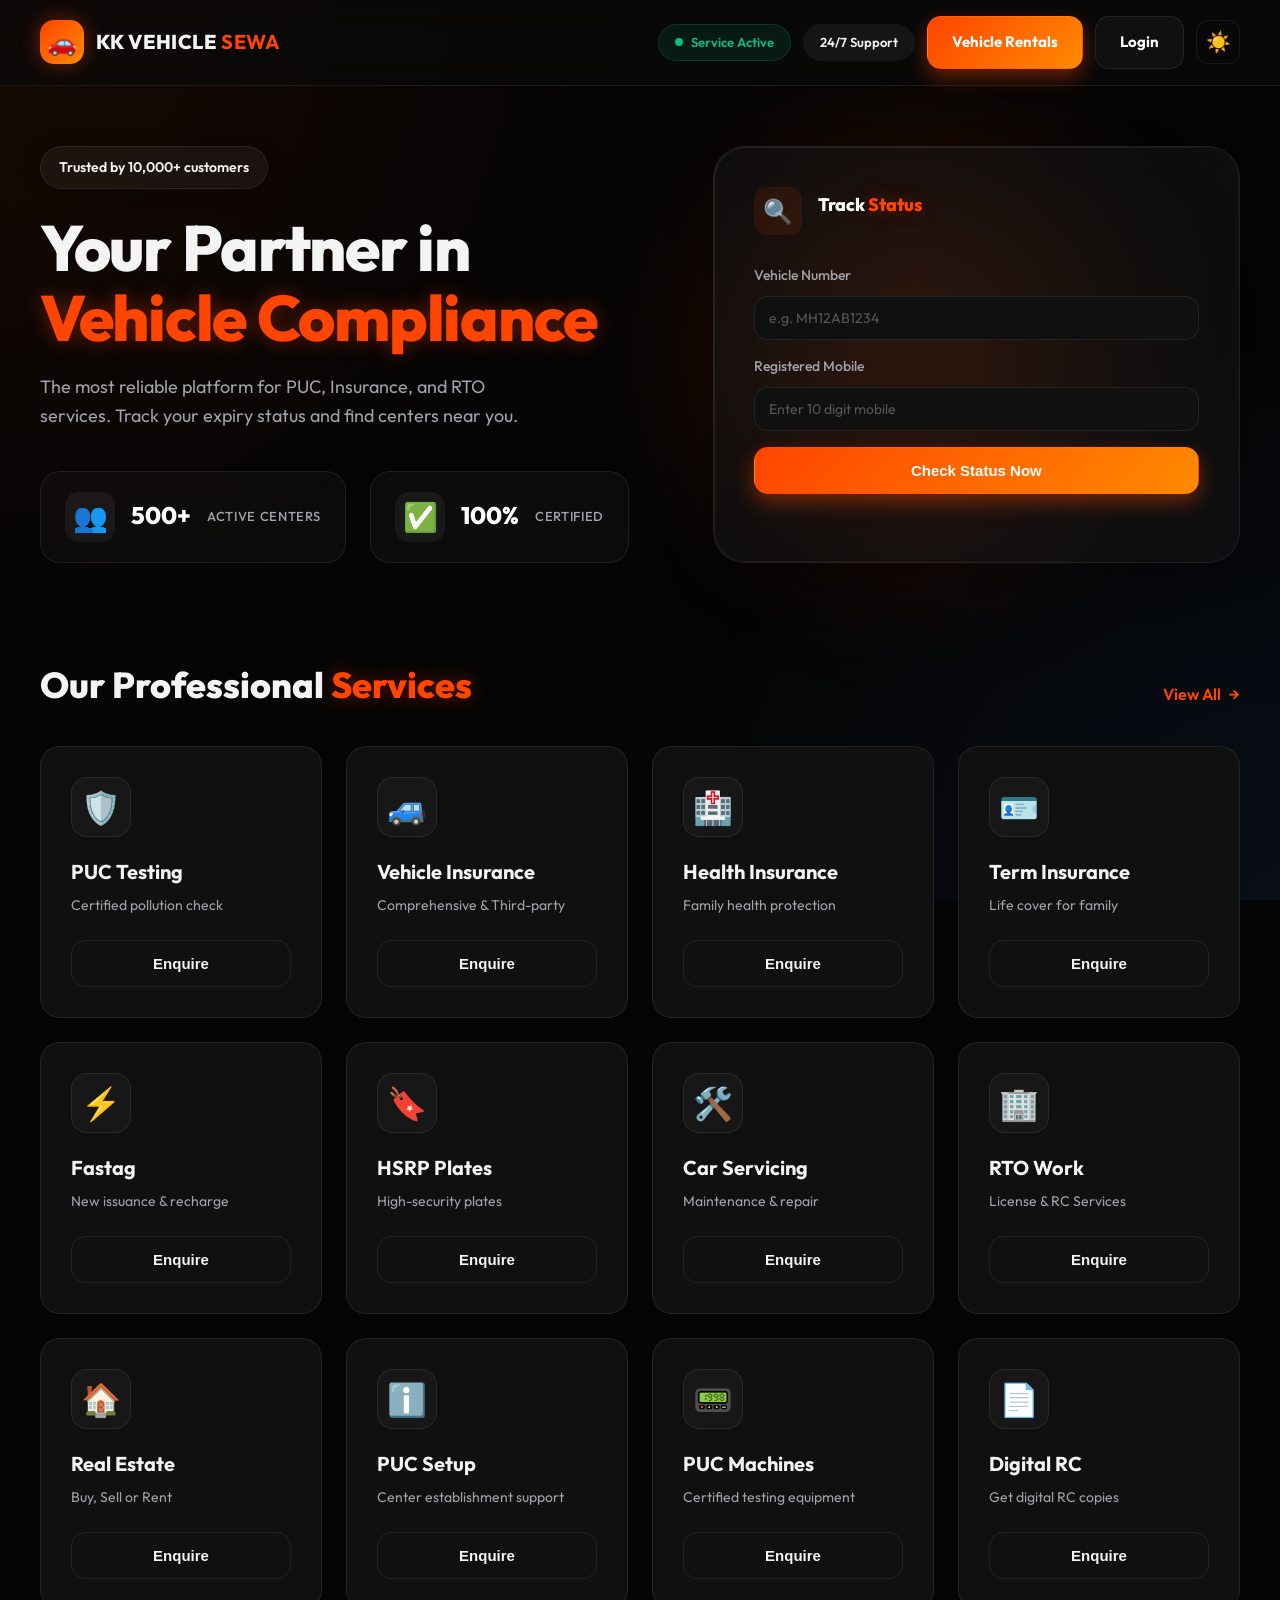
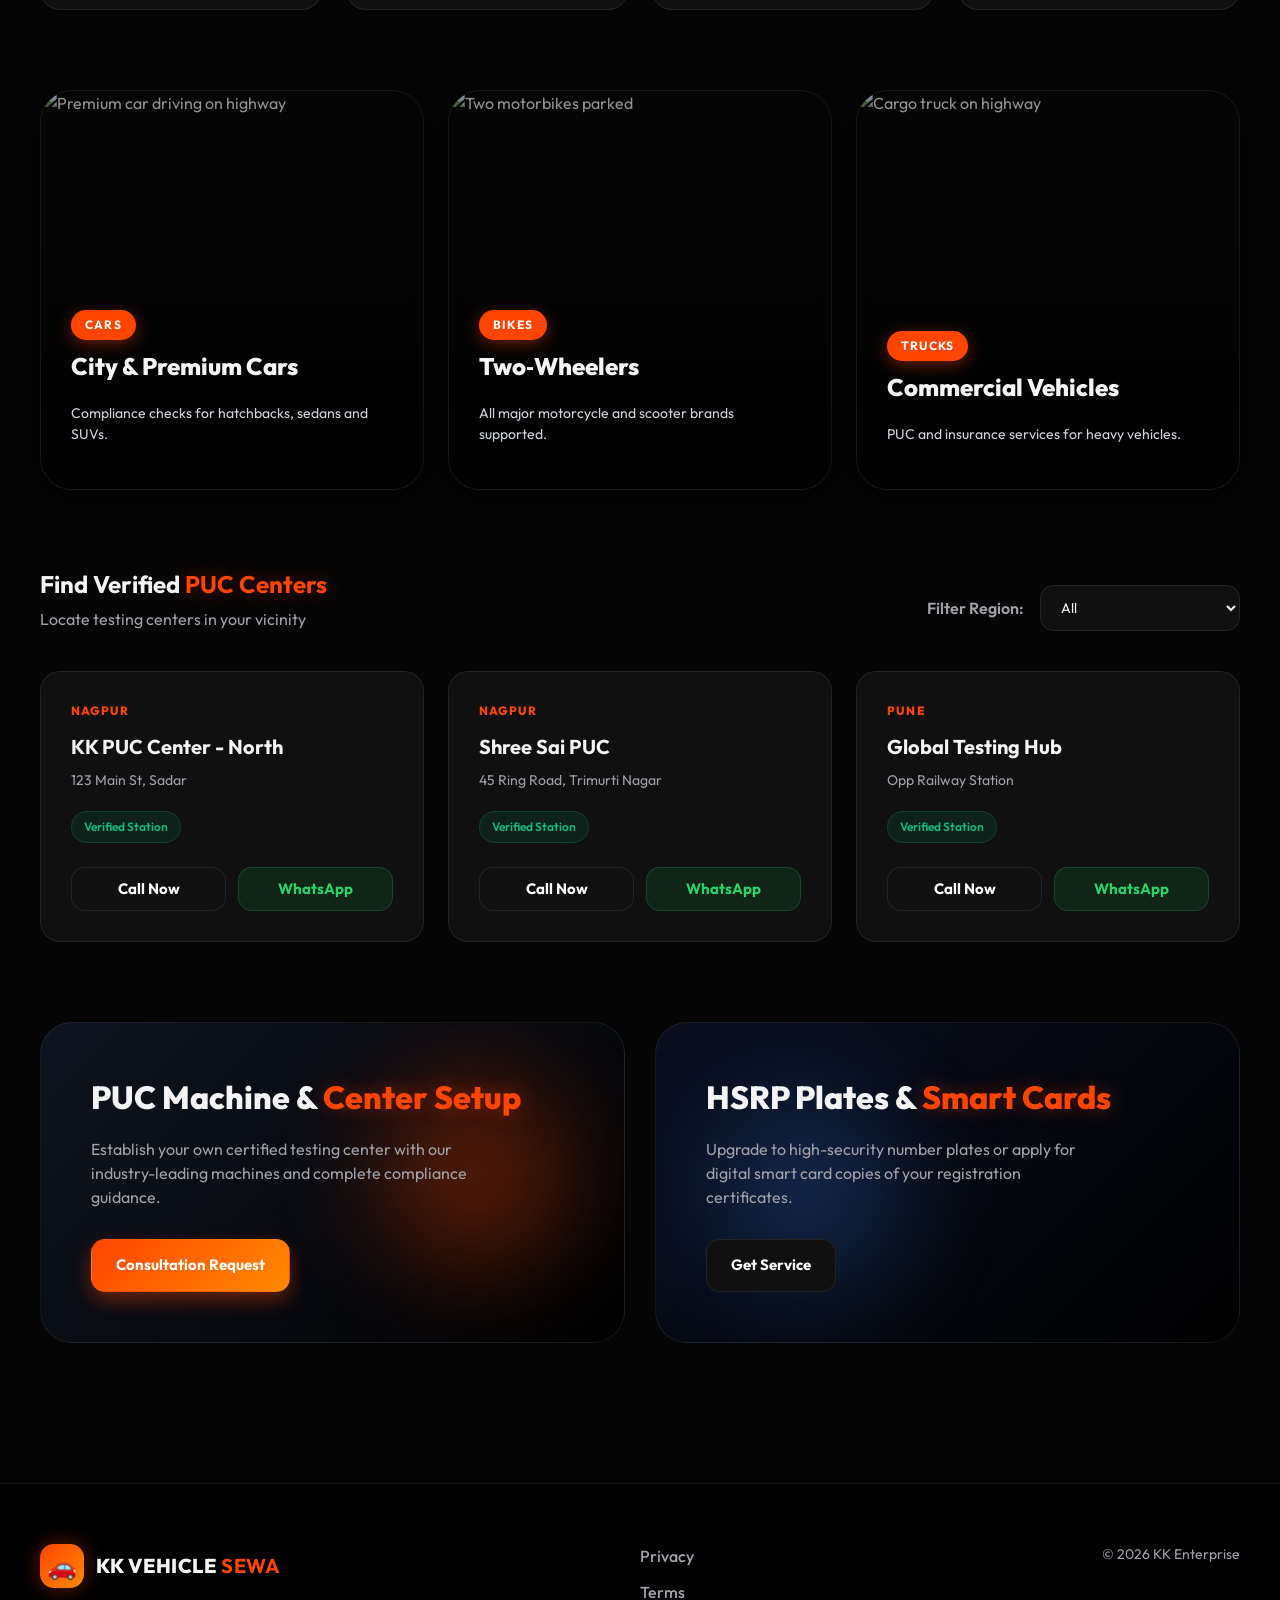
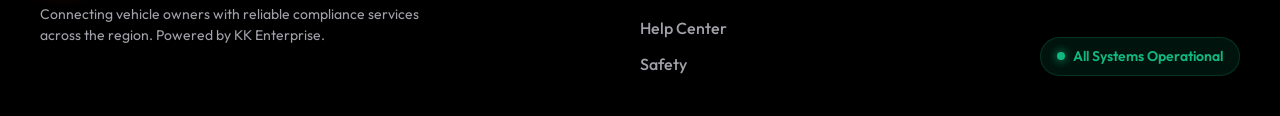
==== admin.html @ 28687160 "Add files via upload" ====
<!DOCTYPE html>
<html lang="en">

<head>
    <meta charset="UTF-8">
    <meta name="viewport" content="width=device-width, initial-scale=1">
    <title>Admin Dashboard - KK Vehicle Sewa</title>
    <script>
        (function () {
            var defaultTheme = 'dark';
            try {
                var saved = localStorage.getItem('kk_theme');
                if (saved) defaultTheme = saved;
            } catch (e) { }
            document.documentElement.setAttribute('data-theme', defaultTheme);
        })();
    </script>
    <link rel="preconnect" href="https://fonts.googleapis.com">
    <link rel="preconnect" href="https://fonts.gstatic.com" crossorigin>
    <link href="https://fonts.googleapis.com/css2?family=Outfit:wght@300;400;500;600;700;800&display=swap"
        rel="stylesheet">
    <link rel="stylesheet" href="styles.css">
</head>

<body>
    <div class="admin-layout">
        <!-- Sidebar -->
        <aside class="sidebar">
            <div class="sidebar-logo logo">
                <span class="logo-icon">🚗</span>
                <span class="logo-text">KK <b>ADMIN</b></span>
            </div>
            <nav class="sidebar-nav">
                <a href="#" class="sidebar-link active">
                    <span class="sidebar-icon">📊</span>
                    <span>Dashboard</span>
                </a>
                <a href="#" class="sidebar-link">
                    <span class="sidebar-icon">🚙</span>
                    <span>Vehicles</span>
                </a>
                <a href="#" class="sidebar-link">
                    <span class="sidebar-icon">📝</span>
                    <span>Bookings</span>
                </a>
                <a href="#" class="sidebar-link">
                    <span class="sidebar-icon">👥</span>
                    <span>Users</span>
                </a>
                <a href="#" class="sidebar-link">
                    <span class="sidebar-icon">🛡️</span>
                    <span>PUC & Insurance</span>
                </a>
                <a href="#" class="sidebar-link">
                    <span class="sidebar-icon">⚙️</span>
                    <span>Settings</span>
                </a>
                <a href="index.html" class="sidebar-link" style="margin-top: auto;">
                    <span class="sidebar-icon">⬅️</span>
                    <span>Back to Site</span>
                </a>
            </nav>
        </aside>

        <!-- Main Content -->
        <main class="main-content">
            <!-- Admin Header -->
            <header class="admin-header">
                <h1 class="admin-title">Dashboard Overview</h1>
                <div class="admin-user">
                    <button class="theme-toggle" onclick="toggleTheme()" aria-label="Toggle Theme">🌙</button>
                    <div class="admin-avatar">A</div>
                </div>
            </header>

            <!-- Admin Body -->
            <div class="admin-body">
                <!-- Stats Grid -->
                <div class="admin-stats-grid">
                    <div class="stat-card-glass">
                        <div class="stat-card-title">Total Users</div>
                        <div class="stat-card-value">12,480</div>
                        <div class="stat-card-trend trend-up">
                            <span>↑ 12%</span>
                            <span style="color:var(--muted)">vs last month</span>
                        </div>
                    </div>
                    <div class="stat-card-glass">
                        <div class="stat-card-title">Active Rentals</div>
                        <div class="stat-card-value">84</div>
                        <div class="stat-card-trend trend-up">
                            <span>↑ 5%</span>
                            <span style="color:var(--muted)">vs yesterday</span>
                        </div>
                    </div>
                    <div class="stat-card-glass">
                        <div class="stat-card-title">Pending PUCs</div>
                        <div class="stat-card-value">312</div>
                        <div class="stat-card-trend trend-down">
                            <span>↓ 2%</span>
                            <span style="color:var(--muted)">needs attention</span>
                        </div>
                    </div>
                    <div class="stat-card-glass">
                        <div class="stat-card-title">Revenue</div>
                        <div class="stat-card-value">₹4.2L</div>
                        <div class="stat-card-trend trend-up">
                            <span>↑ 18%</span>
                            <span style="color:var(--muted)">vs last month</span>
                        </div>
                    </div>
                </div>

                <!-- Recent Bookings Table -->
                <section class="admin-section">
                    <div class="admin-section-header">
                        <h2 class="admin-section-title">Recent Bookings / Requests</h2>
                        <button class="btn btn-outline">View All</button>
                    </div>
                    <div class="data-table-wrapper">
                        <table class="data-table">
                            <thead>
                                <tr>
                                    <th>ID</th>
                                    <th>Customer Name</th>
                                    <th>Service / Vehicle</th>
                                    <th>Date</th>
                                    <th>Status</th>
                                    <th>Action</th>
                                </tr>
                            </thead>
                            <tbody>
                                <tr>
                                    <td>#B1001</td>
                                    <td>Rahul Sharma</td>
                                    <td>Honda City Rental</td>
                                    <td>Oct 24, 2026</td>
                                    <td><span class="status-badge status-active">Confirmed</span></td>
                                    <td><button class="btn btn-outline"
                                            style="padding:6px 12px;font-size:12px;">Manage</button></td>
                                </tr>
                                <tr>
                                    <td>#B1002</td>
                                    <td>Priya Singh</td>
                                    <td>PUC Renewal</td>
                                    <td>Oct 24, 2026</td>
                                    <td><span class="status-badge status-pending">Pending</span></td>
                                    <td><button class="btn btn-outline"
                                            style="padding:6px 12px;font-size:12px;">Manage</button></td>
                                </tr>
                                <tr>
                                    <td>#B1003</td>
                                    <td>Amit Kumar</td>
                                    <td>Hyundai Creta</td>
                                    <td>Oct 23, 2026</td>
                                    <td><span class="status-badge status-active">Active Trip</span></td>
                                    <td><button class="btn btn-outline"
                                            style="padding:6px 12px;font-size:12px;">Manage</button></td>
                                </tr>
                                <tr>
                                    <td>#B1004</td>
                                    <td>Sneha Patil</td>
                                    <td>Car Insurance Renew</td>
                                    <td>Oct 22, 2026</td>
                                    <td><span class="status-badge status-pending">Processing</span></td>
                                    <td><button class="btn btn-outline"
                                            style="padding:6px 12px;font-size:12px;">Manage</button></td>
                                </tr>
                            </tbody>
                        </table>
                    </div>
                </section>
            </div>
        </main>
    </div>

    <script src="script.js"></script>
</body>

</html>
---- styles.css ----
@import url('https://fonts.googleapis.com/css2?family=Outfit:wght@300;400;500;600;700;800&display=swap');

:root {
  --bg: #050505;
  --surface: #101010;
  --surface-hover: #18181b;
  --surface-glass: rgba(20, 20, 20, 0.6);
  --border: rgba(255, 255, 255, 0.08);
  --border-hover: rgba(255, 255, 255, 0.15);

  --text: #f4f4f5;
  --muted: #a1a1aa;

  --accent: #ff4500;
  /* Neon Orange/Red */
  --accent-hover: #ff5722;
  --accent-glow: rgba(255, 69, 0, 0.4);

  --blue: #3b82f6;

  --dark: #09090b;

  --success: #10b981;
  --success-bg: rgba(16, 185, 129, 0.1);
  --whatsapp: #25D366;

  --shadow: 0 10px 40px rgba(0, 0, 0, 0.5);
  --radius-sm: 12px;
  --radius: 20px;
  --radius-lg: 32px;
}

[data-theme="light"] {
  --bg: #f9fafb;
  --surface: #ffffff;
  --surface-hover: #f3f4f6;
  --surface-glass: rgba(255, 255, 255, 0.85);
  --border: rgba(0, 0, 0, 0.1);
  --border-hover: rgba(0, 0, 0, 0.15);

  --text: #111827;
  --muted: #6b7280;

  --accent: #ff4500;
  --accent-hover: #e03e00;
  --accent-glow: rgba(255, 69, 0, 0.3);

  --shadow: 0 10px 30px rgba(0, 0, 0, 0.08);
}

[data-theme="light"] body::before {
  background:
    radial-gradient(circle at 0% 0%, rgba(255, 69, 0, 0.05) 0, transparent 40%),
    radial-gradient(circle at 100% 100%, rgba(59, 130, 246, 0.05) 0, transparent 40%);
}

[data-theme="light"] .chip-dark {
  background: #f1f5f9;
  color: #0f172a;
  border-color: #e2e8f0;
}

[data-theme="light"] .btn-dark {
  background: var(--dark);
  color: #fff;
}

[data-theme="light"] .btn-outline:hover {
  background: var(--surface-hover);
  color: var(--text);
}

[data-theme="light"] .input {
  background: #f9fafb;
  color: #111827;
}

[data-theme="light"] .stat-icon,
[data-theme="light"] .service-icon {
  background: #f3f4f6;
  color: var(--accent);
}

[data-theme="light"] .stat-value,
[data-theme="light"] .record-value,
[data-theme="light"] .card-title,
[data-theme="light"] .plate,
[data-theme="light"] .modal-close {
  color: var(--text);
}

[data-theme="light"] .record-block {
  background: #f8fafc;
}

[data-theme="light"] .card-footer {
  border-color: rgba(0, 0, 0, 0.1);
  color: var(--text);
}

[data-theme="light"] .site-footer {
  background: #ffffff;
}

[data-theme="light"] .bottom-nav {
  background: rgba(255, 255, 255, 0.95);
  box-shadow: 0 -5px 20px rgba(0, 0, 0, 0.05);
}

[data-theme="light"] .modal-top {
  background: #f8fafc;
}

.theme-toggle {
  background: transparent;
  border: 1px solid var(--border);
  color: var(--text);
  width: 44px;
  height: 44px;
  border-radius: 12px;
  display: flex;
  align-items: center;
  justify-content: center;
  cursor: pointer;
  transition: all 0.3s ease;
  font-size: 20px;
}

.theme-toggle:hover {
  background: var(--surface-hover);
}

* {
  box-sizing: border-box;
}

/* ... existing code above ... */

/* Admin Panel Layout */
.admin-layout {
  display: flex;
  min-height: 100vh;
  background: var(--bg);
}

.sidebar {
  width: 280px;
  background: var(--surface-glass);
  backdrop-filter: blur(20px);
  border-right: 1px solid var(--border);
  display: flex;
  flex-direction: column;
  padding: 24px 0;
  position: fixed;
  top: 0;
  bottom: 0;
  left: 0;
  z-index: 100;
}

.sidebar-logo {
  padding: 0 24px 32px;
  border-bottom: 1px solid var(--border);
  margin-bottom: 24px;
}

.sidebar-nav {
  flex: 1;
  display: flex;
  flex-direction: column;
  gap: 8px;
  padding: 0 16px;
}

.sidebar-link {
  display: flex;
  align-items: center;
  gap: 12px;
  padding: 12px 16px;
  border-radius: 12px;
  color: var(--muted);
  text-decoration: none;
  font-weight: 500;
  transition: all 0.3s ease;
}

.sidebar-link:hover {
  background: rgba(255, 255, 255, 0.05);
  color: var(--text);
}

.sidebar-link.active {
  background: var(--accent);
  color: #fff;
  box-shadow: 0 4px 15px var(--accent-glow);
}

.sidebar-icon {
  font-size: 20px;
}

.main-content {
  flex: 1;
  margin-left: 280px;
  padding: 0;
  display: flex;
  flex-direction: column;
  min-height: 100vh;
}

.admin-header {
  height: 80px;
  padding: 0 40px;
  background: var(--surface-glass);
  backdrop-filter: blur(20px);
  border-bottom: 1px solid var(--border);
  display: flex;
  align-items: center;
  justify-content: space-between;
  position: sticky;
  top: 0;
  z-index: 90;
}

.admin-title {
  font-size: 24px;
  font-weight: 700;
  margin: 0;
}

.admin-user {
  display: flex;
  align-items: center;
  gap: 16px;
}

.admin-avatar {
  width: 40px;
  height: 40px;
  border-radius: 50%;
  background: var(--accent);
  display: flex;
  align-items: center;
  justify-content: center;
  font-weight: 700;
  color: #fff;
}

.admin-body {
  padding: 40px;
  flex: 1;
}

.admin-stats-grid {
  display: grid;
  grid-template-columns: repeat(4, 1fr);
  gap: 24px;
  margin-bottom: 40px;
}

.stat-card-glass {
  background: var(--surface-glass);
  backdrop-filter: blur(20px);
  border: 1px solid var(--border);
  border-radius: 20px;
  padding: 24px;
  display: flex;
  flex-direction: column;
  gap: 12px;
  box-shadow: var(--shadow);
}

.stat-card-title {
  color: var(--muted);
  font-size: 14px;
  font-weight: 600;
  text-transform: uppercase;
  letter-spacing: 0.5px;
}

.stat-card-value {
  font-size: 32px;
  font-weight: 800;
  color: var(--text);
}

.stat-card-trend {
  display: flex;
  align-items: center;
  gap: 8px;
  font-size: 13px;
  font-weight: 600;
}

.trend-up {
  color: var(--success);
}

.trend-down {
  color: #ef4444;
}

.admin-section {
  background: var(--surface-glass);
  backdrop-filter: blur(20px);
  border: 1px solid var(--border);
  border-radius: 24px;
  padding: 32px;
  box-shadow: var(--shadow);
  margin-bottom: 40px;
}

.admin-section-header {
  display: flex;
  justify-content: space-between;
  align-items: center;
  margin-bottom: 24px;
}

.admin-section-title {
  font-size: 20px;
  font-weight: 700;
  margin: 0;
}

.data-table {
  width: 100%;
  border-collapse: collapse;
}

.data-table th,
.data-table td {
  padding: 16px;
  text-align: left;
  border-bottom: 1px solid var(--border);
}

.data-table th {
  color: var(--muted);
  font-size: 13px;
  font-weight: 600;
  text-transform: uppercase;
  letter-spacing: 0.5px;
}

.data-table tbody tr:hover {
  background: rgba(255, 255, 255, 0.02);
}

.status-badge {
  display: inline-flex;
  padding: 6px 12px;
  border-radius: 999px;
  font-size: 12px;
  font-weight: 600;
}

.status-active {
  background: rgba(16, 185, 129, 0.15);
  color: #10b981;
}

.status-pending {
  background: rgba(245, 158, 11, 0.15);
  color: #f59e0b;
}

@media (max-width: 1024px) {
  .sidebar {
    width: 80px;
  }

  .sidebar-logo .logo-text {
    display: none;
  }

  .sidebar-link span:not(.sidebar-icon) {
    display: none;
  }

  .main-content {
    margin-left: 80px;
  }

  .admin-stats-grid {
    grid-template-columns: repeat(2, 1fr);
  }
}

@media (max-width: 768px) {
  .admin-layout {
    flex-direction: column;
  }

  .sidebar {
    position: static;
    width: 100%;
    height: auto;
    padding: 16px 0;
    border-right: none;
    border-bottom: 1px solid var(--border);
    flex-direction: row;
    align-items: center;
    justify-content: space-between;
  }

  .sidebar-logo {
    margin: 0;
    padding: 0 16px;
    border: none;
  }

  .sidebar-logo .logo-text {
    display: block;
    font-size: 18px;
  }

  .sidebar-nav {
    flex-direction: row;
    overflow-x: auto;
    padding: 0 16px;
    gap: 12px;
  }

  .sidebar-link {
    padding: 8px 12px;
  }

  .sidebar-link span:not(.sidebar-icon) {
    display: block;
    font-size: 13px;
  }

  .main-content {
    margin-left: 0;
  }

  .admin-header {
    padding: 0 20px;
  }

  .admin-body {
    padding: 20px;
  }

  .admin-stats-grid {
    grid-template-columns: 1fr;
  }

  .data-table-wrapper {
    overflow-x: auto;
  }
}

html,
body {
  height: 100%;
}

body {
  margin: 0;
  font-family: 'Outfit', sans-serif;
  color: var(--text);
  background: var(--bg);
  line-height: 1.5;
  position: relative;
  overflow-x: hidden;
}

body::before {
  content: "";
  position: fixed;
  inset: 0;
  background:
    radial-gradient(circle at 0% 0%, rgba(255, 69, 0, 0.08) 0, transparent 40%),
    radial-gradient(circle at 100% 100%, rgba(59, 130, 246, 0.08) 0, transparent 40%);
  z-index: -1;
  pointer-events: none;
}

h1,
h2,
h3,
h4,
h5,
h6 {
  margin: 0;
  line-height: 1.2;
}

.accent {
  color: var(--accent);
  text-shadow: 0 0 20px var(--accent-glow);
}

/* Header */
.site-header {
  display: flex;
  align-items: center;
  justify-content: space-between;
  padding: 16px 40px;
  background: rgba(10, 10, 10, 0.7);
  backdrop-filter: blur(20px);
  -webkit-backdrop-filter: blur(20px);
  position: sticky;
  top: 0;
  z-index: 100;
  border-bottom: 1px solid var(--border);
  gap: 16px;
  transition: all 0.3s ease;
}

.logo {
  display: flex;
  align-items: center;
  gap: 12px;
  font-weight: 800;
  font-size: 20px;
  letter-spacing: 0.02em;
  text-transform: uppercase;
}

.logo-icon {
  display: flex;
  align-items: center;
  justify-content: center;
  width: 44px;
  height: 44px;
  border-radius: 14px;
  background: linear-gradient(135deg, var(--accent), #ff8a00);
  color: #fff;
  font-size: 24px;
  box-shadow: 0 0 20px var(--accent-glow);
}

.logo-text b {
  color: var(--accent);
}

.header-actions {
  display: flex;
  align-items: center;
  gap: 12px;
  flex-wrap: wrap;
}

.chip {
  display: inline-flex;
  align-items: center;
  gap: 8px;
  padding: 8px 16px;
  border-radius: 999px;
  font-weight: 600;
  font-size: 13px;
  text-decoration: none;
  background: var(--surface);
  color: var(--text);
  border: 1px solid var(--border);
  transition: all 0.3s ease;
}

.chip:hover {
  background: var(--surface-hover);
  border-color: var(--border-hover);
}

.chip-success {
  background: var(--success-bg);
  color: var(--success);
  border-color: rgba(16, 185, 129, 0.2);
}

.pulse {
  width: 8px;
  height: 8px;
  border-radius: 50%;
  background: var(--success);
  box-shadow: 0 0 0 rgba(16, 185, 129, 0.7);
  animation: pulse 2s infinite;
}

@keyframes pulse {
  0% {
    box-shadow: 0 0 0 0 rgba(16, 185, 129, 0.5);
  }

  70% {
    box-shadow: 0 0 0 10px rgba(16, 185, 129, 0);
  }

  100% {
    box-shadow: 0 0 0 0 rgba(16, 185, 129, 0);
  }
}

.chip-dark {
  background: rgba(255, 255, 255, 0.05);
  border-color: transparent;
}

/* Buttons */
.btn {
  display: inline-flex;
  align-items: center;
  justify-content: center;
  padding: 14px 24px;
  border-radius: 14px;
  font-weight: 700;
  font-size: 15px;
  text-decoration: none;
  cursor: pointer;
  border: 1px solid transparent;
  transition: all 0.3s cubic-bezier(0.4, 0, 0.2, 1);
}

.btn:active {
  transform: scale(0.97);
}

.btn-accent,
.btn-primary {
  background: linear-gradient(135deg, var(--accent), #ff8a00);
  color: #fff;
  box-shadow: 0 8px 20px var(--accent-glow);
}

.btn-accent:hover,
.btn-primary:hover {
  box-shadow: 0 10px 25px var(--accent-glow);
  transform: translateY(-2px);
}

.btn-dark {
  background: var(--surface);
  color: #fff;
  border: 1px solid var(--border);
}

.btn-dark:hover {
  background: var(--surface-hover);
  border-color: var(--border-hover);
  transform: translateY(-2px);
}

.btn-outline {
  background: transparent;
  border: 1px solid var(--border);
  color: var(--text);
}

.btn-outline:hover {
  background: rgba(255, 255, 255, 0.05);
  border-color: var(--border-hover);
}

.btn-whatsapp {
  background: rgba(37, 211, 102, 0.1);
  color: var(--whatsapp);
  border: 1px solid rgba(37, 211, 102, 0.2);
}

.btn-whatsapp:hover {
  background: rgba(37, 211, 102, 0.2);
}

/* Forms */
.form {
  display: grid;
  gap: 16px;
}

.form-label {
  font-weight: 500;
  font-size: 14px;
  color: var(--muted);
  margin-bottom: -6px;
}

.input {
  width: 100%;
  border: 1px solid var(--border);
  background: rgba(0, 0, 0, 0.3);
  border-radius: 14px;
  padding: 16px;
  outline: none;
  font-size: 16px;
  color: #fff;
  font-family: inherit;
  transition: all 0.3s ease;
}

.input::placeholder {
  color: #555;
}

.input:focus {
  border-color: var(--accent);
  background: rgba(0, 0, 0, 0.5);
  box-shadow: 0 0 0 4px var(--accent-glow);
}

/* Typography & Layout */
main {
  padding-bottom: 60px;
}

.hero {
  display: grid;
  grid-template-columns: 1.2fr 1fr;
  gap: 40px;
  padding: 60px 40px;
  max-width: 1400px;
  margin: 0 auto;
  position: relative;
}

.hero-left {
  display: flex;
  flex-direction: column;
  justify-content: center;
  z-index: 10;
}

.trust-badge {
  display: inline-flex;
  align-items: center;
  gap: 10px;
  background: rgba(255, 255, 255, 0.05);
  padding: 10px 18px;
  border-radius: 999px;
  font-weight: 600;
  font-size: 14px;
  margin-bottom: 24px;
  border: 1px solid var(--border);
  width: fit-content;
  box-shadow: 0 4px 20px rgba(0, 0, 0, 0.2);
  backdrop-filter: blur(10px);
}

.hero-left h1 {
  font-size: clamp(48px, 5vw, 64px);
  line-height: 1.1;
  font-weight: 800;
  margin: 0 0 20px;
  letter-spacing: -0.02em;
}

.hero-left p {
  color: var(--muted);
  font-size: 18px;
  margin: 0 0 40px;
  max-width: 500px;
  line-height: 1.6;
}

.stats {
  display: flex;
  gap: 24px;
}

.stat {
  display: flex;
  align-items: center;
  gap: 16px;
  background: rgba(255, 255, 255, 0.03);
  padding: 20px 24px;
  border-radius: 20px;
  border: 1px solid var(--border);
  backdrop-filter: blur(10px);
}

.stat-icon {
  font-size: 28px;
  background: rgba(255, 255, 255, 0.05);
  width: 50px;
  height: 50px;
  display: flex;
  align-items: center;
  justify-content: center;
  border-radius: 14px;
}

.stat-value {
  font-weight: 800;
  font-size: 24px;
  color: #fff;
  line-height: 1;
  margin-bottom: 4px;
}

.stat-label {
  color: var(--muted);
  font-size: 13px;
  font-weight: 500;
  text-transform: uppercase;
  letter-spacing: 0.05em;
}

.card,
.hero-right.card {
  background: var(--surface-glass);
  border: 1px solid var(--border);
  border-radius: var(--radius-lg);
  padding: 40px;
  box-shadow: 0 20px 40px rgba(0, 0, 0, 0.4);
  backdrop-filter: blur(20px);
  -webkit-backdrop-filter: blur(20px);
  position: relative;
  z-index: 10;
}

.card::before {
  content: "";
  position: absolute;
  inset: 0;
  border-radius: var(--radius-lg);
  padding: 1px;
  background: linear-gradient(135deg, rgba(255, 255, 255, 0.1), transparent);
  -webkit-mask: linear-gradient(#fff 0 0) content-box, linear-gradient(#fff 0 0);
  mask: linear-gradient(#fff 0 0) content-box, linear-gradient(#fff 0 0);
  -webkit-mask-composite: xor;
  mask-composite: exclude;
  pointer-events: none;
}

.card-header {
  display: flex;
  align-items: center;
  gap: 16px;
  margin-bottom: 30px;
}

.card-title-icon {
  font-size: 24px;
  background: rgba(255, 69, 0, 0.1);
  color: var(--accent);
  width: 48px;
  height: 48px;
  border-radius: 12px;
  display: flex;
  align-items: center;
  justify-content: center;
}

.card-title {
  font-size: 24px;
  font-weight: 800;
}

.hero-bg {
  position: absolute;
  top: 50%;
  right: 5%;
  transform: translateY(-50%);
  width: 600px;
  height: 600px;
  background: radial-gradient(circle, var(--accent-glow) 0%, transparent 60%);
  border-radius: 50%;
  z-index: 1;
  filter: blur(60px);
  animation: float 6s ease-in-out infinite alternate;
}

@keyframes float {
  0% {
    transform: translate(0, -50%) scale(1);
    opacity: 0.6;
  }

  100% {
    transform: translate(20px, -45%) scale(1.1);
    opacity: 0.8;
  }
}

/* Services */
.services {
  padding: 40px 40px 80px;
  max-width: 1400px;
  margin: 0 auto;
}

.section-header {
  display: flex;
  align-items: flex-end;
  justify-content: space-between;
  margin-bottom: 40px;
}

.section-header h2 {
  font-size: 36px;
  font-weight: 800;
}

.link-action {
  color: var(--accent);
  font-weight: 600;
  text-decoration: none;
  font-size: 16px;
  display: flex;
  align-items: center;
  gap: 8px;
  transition: all 0.3s ease;
}

.link-action::after {
  content: "→";
  transition: transform 0.3s ease;
}

.link-action:hover {
  text-shadow: 0 0 10px var(--accent-glow);
}

.link-action:hover::after {
  transform: translateX(4px);
}

.services-grid {
  display: grid;
  grid-template-columns: repeat(auto-fill, minmax(260px, 1fr));
  gap: 24px;
}

.service-card {
  background: var(--surface);
  border: 1px solid var(--border);
  border-radius: var(--radius);
  padding: 30px;
  transition: all 0.4s cubic-bezier(0.175, 0.885, 0.32, 1.275);
  position: relative;
  overflow: hidden;
}

.service-card::before {
  content: "";
  position: absolute;
  top: 0;
  left: 0;
  right: 0;
  height: 100%;
  background: linear-gradient(180deg, rgba(255, 255, 255, 0.03) 0%, transparent 100%);
  opacity: 0;
  transition: opacity 0.4s ease;
}

.service-card:hover {
  transform: translateY(-8px);
  border-color: rgba(255, 255, 255, 0.2);
  box-shadow: 0 20px 40px rgba(0, 0, 0, 0.6), 0 0 20px rgba(255, 255, 255, 0.05);
}

.service-card:hover::before {
  opacity: 1;
}

.service-icon {
  font-size: 32px;
  width: 60px;
  height: 60px;
  background: rgba(255, 255, 255, 0.03);
  border-radius: 16px;
  display: flex;
  align-items: center;
  justify-content: center;
  margin-bottom: 20px;
  transition: all 0.3s ease;
  border: 1px solid var(--border);
}

.service-card:hover .service-icon {
  background: var(--accent);
  border-color: var(--accent);
  box-shadow: 0 0 20px var(--accent-glow);
  transform: scale(1.1) rotate(5deg);
}

.service-title {
  font-size: 20px;
  font-weight: 700;
  margin-bottom: 8px;
}

.service-desc {
  color: var(--muted);
  font-size: 14px;
  margin-bottom: 24px;
}

.service-card .btn-outline {
  width: 100%;
}

/* Vehicle Gallery */
.vehicle-gallery {
  padding: 0 40px 80px;
  max-width: 1400px;
  margin: 0 auto;
  display: grid;
  grid-template-columns: repeat(3, 1fr);
  gap: 24px;
}

.vehicle-card {
  position: relative;
  border-radius: var(--radius-lg);
  overflow: hidden;
  min-height: 400px;
  border: 1px solid var(--border);
  box-shadow: var(--shadow);
}

.vehicle-card img {
  width: 100%;
  height: 100%;
  object-fit: cover;
  display: block;
  transition: transform 0.6s cubic-bezier(0.4, 0, 0.2, 1);
  filter: brightness(0.6) saturate(0.8);
}

.vehicle-card:hover img {
  transform: scale(1.1);
  filter: brightness(0.8) saturate(1);
}

.vehicle-label {
  position: absolute;
  inset: 0;
  background: linear-gradient(180deg, transparent 40%, rgba(0, 0, 0, 0.9) 100%);
  display: flex;
  flex-direction: column;
  justify-content: flex-end;
  padding: 30px;
}

.vehicle-tag {
  display: inline-flex;
  padding: 6px 14px;
  border-radius: 999px;
  font-size: 12px;
  font-weight: 700;
  text-transform: uppercase;
  letter-spacing: 0.1em;
  background: var(--accent);
  color: #fff;
  width: fit-content;
  margin-bottom: 12px;
  box-shadow: 0 4px 15px var(--accent-glow);
}

.vehicle-label h3 {
  font-size: 24px;
  font-weight: 800;
  margin-bottom: 8px;
}

.vehicle-label p {
  color: #d1d5db;
  font-size: 14px;
}

/* Centers */
.centers {
  padding: 0 40px 80px;
  max-width: 1400px;
  margin: 0 auto;
}

.centers-header {
  display: flex;
  align-items: flex-end;
  justify-content: space-between;
  margin-bottom: 40px;
}

.subtitle {
  color: var(--muted);
  font-size: 16px;
  margin-top: 8px;
}

.filter {
  display: flex;
  align-items: center;
  gap: 16px;
}

.filter label {
  font-weight: 600;
  color: var(--muted);
}

.filter .input {
  width: 200px;
  padding: 12px 16px;
}

.centers-row {
  display: grid;
  grid-template-columns: repeat(auto-fill, minmax(300px, 1fr));
  gap: 24px;
}

.center-card {
  background: var(--surface);
  border: 1px solid var(--border);
  border-radius: var(--radius);
  padding: 30px;
  transition: all 0.3s ease;
}

.center-card:hover {
  transform: translateY(-5px);
  border-color: rgba(255, 255, 255, 0.2);
  box-shadow: 0 20px 40px rgba(0, 0, 0, 0.4);
}

.center-city {
  color: var(--accent);
  font-size: 12px;
  font-weight: 800;
  text-transform: uppercase;
  letter-spacing: 0.1em;
  margin-bottom: 12px;
}

.center-title {
  font-size: 20px;
  font-weight: 700;
  margin-bottom: 8px;
}

.center-sub {
  color: var(--muted);
  font-size: 14px;
  margin-bottom: 20px;
}

.badge {
  display: inline-flex;
  padding: 6px 12px;
  border-radius: 999px;
  font-size: 12px;
  font-weight: 600;
}

.badge-success {
  background: rgba(16, 185, 129, 0.1);
  color: var(--success);
  border: 1px solid rgba(16, 185, 129, 0.2);
}

.center-actions {
  display: flex;
  gap: 12px;
  margin-top: 24px;
}

.center-actions .btn {
  flex: 1;
  padding: 10px 16px;
}

/* CTA Section */
.cta {
  display: grid;
  grid-template-columns: 1fr 1fr;
  gap: 30px;
  padding: 0 40px 80px;
  max-width: 1400px;
  margin: 0 auto;
}

.cta-left,
.cta-right {
  border-radius: var(--radius-lg);
  padding: 50px;
  position: relative;
  overflow: hidden;
  border: 1px solid var(--border);
}

.cta-left {
  background: linear-gradient(135deg, rgba(17, 24, 39, 0.8), rgba(0, 0, 0, 0.8));
}

.cta-left::before {
  content: "";
  position: absolute;
  top: 0;
  right: 0;
  width: 300px;
  height: 300px;
  background: radial-gradient(circle, var(--accent-glow) 0%, transparent 70%);
  border-radius: 50%;
  filter: blur(40px);
  z-index: 0;
}

.cta-right {
  background: linear-gradient(135deg, rgba(30, 58, 138, 0.2), rgba(0, 0, 0, 0.8));
}

.cta-right::before {
  content: "";
  position: absolute;
  bottom: 0;
  left: 0;
  width: 300px;
  height: 300px;
  background: radial-gradient(circle, rgba(59, 130, 246, 0.3) 0%, transparent 70%);
  border-radius: 50%;
  filter: blur(40px);
  z-index: 0;
}

.cta-title,
.cta-desc,
.cta-left .btn,
.cta-right .btn {
  position: relative;
  z-index: 10;
}

.cta-title {
  font-size: 32px;
  font-weight: 800;
  margin-bottom: 16px;
}

.cta-desc {
  color: var(--muted);
  font-size: 16px;
  margin-bottom: 30px;
  max-width: 400px;
}

/* Footer */
.site-footer {
  background: #000;
  border-top: 1px solid var(--border);
  padding: 60px 40px 40px;
  display: grid;
  grid-template-columns: 2fr 1fr 1fr;
  gap: 40px;
}

.footer-desc {
  color: var(--muted);
  margin-top: 16px;
  max-width: 400px;
  font-size: 14px;
}

.footer-links {
  display: flex;
  flex-direction: column;
  gap: 12px;
}

.footer-links a {
  color: var(--muted);
  text-decoration: none;
  font-weight: 500;
  transition: color 0.3s ease;
  width: fit-content;
}

.footer-links a:hover {
  color: #fff;
}

.footer-right {
  text-align: right;
  display: flex;
  flex-direction: column;
  justify-content: space-between;
  align-items: flex-end;
}

.copyright {
  color: var(--muted);
  font-size: 14px;
}

.system-status {
  display: inline-flex;
  align-items: center;
  gap: 8px;
  color: var(--success);
  font-weight: 600;
  font-size: 14px;
  background: rgba(16, 185, 129, 0.1);
  padding: 8px 16px;
  border-radius: 999px;
  border: 1px solid rgba(16, 185, 129, 0.2);
}

.dot {
  width: 8px;
  height: 8px;
  background: var(--success);
  border-radius: 50%;
  box-shadow: 0 0 10px var(--success);
}

/* Modal updates for dark mode */
.modal {
  position: fixed;
  inset: 0;
  background: rgba(0, 0, 0, 0.8);
  backdrop-filter: blur(10px);
  -webkit-backdrop-filter: blur(10px);
  display: none;
  align-items: center;
  justify-content: center;
  padding: 20px;
  z-index: 1000;
  opacity: 0;
  transition: opacity 0.3s ease;
}

.modal.open {
  display: flex;
  opacity: 1;
}

.modal-content {
  background: var(--surface);
  border: 1px solid var(--border);
  border-radius: var(--radius-lg);
  width: 100%;
  max-width: 1000px;
  box-shadow: 0 30px 60px rgba(0, 0, 0, 0.6);
  overflow: hidden;
  transform: translateY(20px) scale(0.98);
  transition: transform 0.3s cubic-bezier(0.175, 0.885, 0.32, 1.275);
}

.modal.open .modal-content {
  transform: translateY(0) scale(1);
}

.modal-top {
  display: flex;
  align-items: center;
  justify-content: space-between;
  padding: 24px 30px;
  background: rgba(0, 0, 0, 0.4);
  border-bottom: 1px solid var(--border);
}

.modal-top>div {
  display: flex;
  align-items: center;
  gap: 16px;
}

.plate {
  font-size: 28px;
  font-weight: 800;
  letter-spacing: 0.1em;
  color: #fff;
}

.status-badge {
  background: rgba(16, 185, 129, 0.15);
  color: var(--success);
  padding: 6px 14px;
  border-radius: 999px;
  font-weight: 700;
  font-size: 14px;
  border: 1px solid rgba(16, 185, 129, 0.3);
}

.modal-close {
  background: rgba(255, 255, 255, 0.05);
  border: none;
  color: #fff;
  font-size: 20px;
  width: 40px;
  height: 40px;
  border-radius: 50%;
  cursor: pointer;
  display: flex;
  align-items: center;
  justify-content: center;
  transition: all 0.3s ease;
}

.modal-close:hover {
  background: rgba(255, 255, 255, 0.1);
  transform: rotate(90deg);
}

.record-grid {
  display: grid;
  grid-template-columns: repeat(3, 1fr);
  gap: 20px;
  padding: 30px;
}

.record-block {
  background: rgba(0, 0, 0, 0.3);
  border-radius: 16px;
  padding: 20px;
  border: 1px solid var(--border);
}

.record-title {
  color: var(--muted);
  font-size: 13px;
  text-transform: uppercase;
  letter-spacing: 0.05em;
  font-weight: 600;
}

.record-value {
  font-size: 18px;
  font-weight: 700;
  margin-top: 8px;
  color: #fff;
}

.record-actions {
  display: grid;
  grid-template-columns: repeat(3, 1fr);
  gap: 24px;
  padding: 0 30px 30px;
}

.record-card {
  border-radius: 20px;
  padding: 24px;
  border: 1px solid var(--border);
  position: relative;
  overflow: hidden;
}

.record-card.green {
  background: linear-gradient(135deg, rgba(16, 185, 129, 0.05), transparent);
  border-color: rgba(16, 185, 129, 0.2);
}

.record-card.amber {
  background: linear-gradient(135deg, rgba(245, 158, 11, 0.05), transparent);
  border-color: rgba(245, 158, 11, 0.2);
}

.record-card.light {
  background: rgba(0, 0, 0, 0.2);
}

.card-title {
  font-size: 18px;
  font-weight: 800;
  margin-bottom: 12px;
  color: #fff;
}

.card-sub {
  color: var(--muted);
  font-size: 14px;
  margin-bottom: 4px;
}

.card-badge {
  display: inline-block;
  margin-top: 16px;
  background: rgba(16, 185, 129, 0.15);
  color: var(--success);
  padding: 6px 12px;
  border-radius: 999px;
  font-weight: 700;
  font-size: 12px;
}

.card-footer {
  margin-top: 16px;
  padding-top: 16px;
  border-top: 1px solid rgba(255, 255, 255, 0.05);
  font-weight: 600;
  color: #fff;
}

.card-note {
  font-size: 13px;
  color: #ef4444;
  background: rgba(239, 68, 68, 0.1);
  padding: 12px;
  border-radius: 12px;
  margin: 16px 0;
  border: 1px solid rgba(239, 68, 68, 0.2);
}

.full {
  width: 100%;
}

/* Responsive Updates */
@media (max-width: 1200px) {

  .hero,
  .services,
  .vehicle-gallery,
  .centers,
  .cta {
    padding: 40px;
  }
}

@media (max-width: 900px) {
  .hero {
    grid-template-columns: 1fr;
    text-align: center;
  }

  .hero-left p {
    margin-left: auto;
    margin-right: auto;
  }

  .trust-badge {
    margin-left: auto;
    margin-right: auto;
  }

  .stats {
    justify-content: center;
    flex-wrap: wrap;
  }

  .hero-bg {
    right: 50%;
    transform: translate(50%, -50%);
  }

  .vehicle-gallery {
    grid-template-columns: repeat(2, 1fr);
  }

  .cta {
    grid-template-columns: 1fr;
  }

  .record-grid,
  .record-actions {
    grid-template-columns: repeat(2, 1fr);
  }

  .site-footer {
    grid-template-columns: 1fr;
    text-align: center;
  }

  .header-actions {
    justify-content: center;
  }

  .footer-links,
  .footer-right {
    align-items: center;
  }
}

@media (max-width: 640px) {

  .hero,
  .services,
  .vehicle-gallery,
  .centers,
  .cta,
  .site-footer {
    padding: 30px 20px;
  }

  .hero-left h1 {
    font-size: 40px;
  }

  .vehicle-gallery {
    grid-template-columns: 1fr;
  }

  .record-grid,
  .record-actions {
    grid-template-columns: 1fr;
  }

  .centers-header {
    flex-direction: column;
    align-items: flex-start;
    gap: 20px;
  }

  .filter {
    width: 100%;
    flex-direction: column;
    align-items: flex-start;
  }

  .filter .input {
    width: 100%;
  }

  /* Mobile App Navbar overrides */
  .header-actions {
    display: none;
    /* Hide top nav links on mobile */
  }

  .site-header {
    padding: 12px 20px;
    justify-content: center;
    /* Center logo on mobile */
  }

  .logo {
    justify-content: center;
    width: 100%;
  }

  /* Make containers edge-to-edge or use smaller radius */
  .hero,
  .services,
  .vehicle-gallery,
  .centers,
  .cta,
  .site-footer {
    padding: 24px 16px;
  }

  .card,
  .hero-right.card,
  .service-card,
  .center-card,
  .cta-left,
  .cta-right {
    border-radius: 24px;
    padding: 24px;
  }

  .hero-left h1 {
    font-size: 36px;
  }

  /* Remove large floaty background on mobile so it doesn't cause overflow */
  .hero-bg {
    display: none;
  }
}

/* Bottom Nav (App-like Navigation) */
.bottom-nav {
  display: none;
  position: fixed;
  bottom: 0;
  left: 0;
  right: 0;
  background: rgba(10, 10, 10, 0.85);
  backdrop-filter: blur(20px);
  -webkit-backdrop-filter: blur(20px);
  border-top: 1px solid var(--border);
  z-index: 1000;
  padding: 12px 20px;
  padding-bottom: calc(12px + env(safe-area-inset-bottom));
  justify-content: space-around;
  align-items: center;
  box-shadow: 0 -10px 40px rgba(0, 0, 0, 0.5);
}

.nav-item {
  display: flex;
  flex-direction: column;
  align-items: center;
  gap: 4px;
  color: var(--muted);
  text-decoration: none;
  font-size: 11px;
  font-weight: 500;
  transition: all 0.3s ease;
}

.nav-item .nav-icon {
  font-size: 20px;
  transition: all 0.3s ease;
}

.nav-item.active {
  color: var(--accent);
}

.nav-item.active .nav-icon {
  text-shadow: 0 0 10px var(--accent-glow);
  transform: translateY(-2px);
}

@media (max-width: 768px) {
  .bottom-nav {
    display: flex;
  }

  body,
  main {
    padding-bottom: 80px !important;
    /* space for bottom nav */
  }
}
/* ---- Rental Vehicles Styles ---- */

    

    

    .skip-link {
      position: absolute;
      left: 50%;
      top: -40px;
      transform: translateX(-50%);
      padding: 10px 16px;
      background: var(--accent);
      color: var(--text);
      border-radius: 99px;
      font-weight: 600;
      text-decoration: none;
      z-index: 40;
      transition: top 0.2s;
    }

    .skip-link:focus {
      top: 16px;
    }

    .rental-main {
      max-width: 1400px;
      margin: 0 auto;
      padding: 20px 40px 60px;
    }

    .rental-hero {
      margin-top: 24px;
      padding: 50px;
      border-radius: 32px;
      background: var(--surface-glass);
      color: var(--text);
      box-shadow: var(--shadow);
      border: 1px solid var(--border);
      display: grid;
      grid-template-columns: 1.5fr 1fr;
      gap: 40px;
      position: relative;
      overflow: hidden;
      backdrop-filter: blur(20px);
    }

    .rental-hero::before {
      content: '';
      position: absolute;
      inset: 0;
      background: radial-gradient(circle at top left, rgba(255, 69, 0, 0.15) 0, transparent 60%);
      pointer-events: none;
    }

    .hero-eyebrow {
      display: inline-flex;
      align-items: center;
      gap: 8px;
      padding: 8px 16px;
      border-radius: 999px;
      background: var(--surface-hover);
      border: 1px solid var(--border);
      color: var(--text);
      font-size: 13px;
      font-weight: 600;
      text-transform: uppercase;
      margin-bottom: 20px;
    }

    .hero-eyebrow-dot {
      width: 8px;
      height: 8px;
      border-radius: 50%;
      background: var(--success);
      box-shadow: 0 0 10px var(--success);
    }

    .rental-hero-heading {
      font-size: 48px;
      line-height: 1.1;
      font-weight: 800;
      margin: 0 0 16px;
    }

    .rental-hero-subtitle {
      color: var(--muted);
      font-size: 18px;
      margin: 0 0 30px;
      max-width: 500px;
    }

    .hero-ctas {
      display: flex;
      gap: 16px;
      margin-bottom: 30px;
      align-items: center;
    }

    .hero-ctas-note {
      display: inline-flex;
      align-items: center;
      gap: 8px;
      font-size: 13px;
      color: var(--muted);
    }

    .hero-ctas-note span:first-child {
      width: 20px;
      height: 20px;
      border-radius: 50%;
      background: var(--border);
      color: var(--text);
      display: flex;
      align-items: center;
      justify-content: center;
      font-size: 12px;
      font-weight: 700;
    }

    .hero-metrics {
      display: flex;
      gap: 20px;
      margin: 0;
      padding: 0;
    }

    .hero-metric {
      padding: 16px 20px;
      border-radius: 20px;
      background: var(--surface);
      border: 1px solid var(--border);
      min-width: 140px;
    }

    .hero-metric dt {
      font-size: 24px;
      font-weight: 800;
      margin: 0 0 4px;
      color: var(--accent);
    }

    .hero-metric dd {
      font-size: 13px;
      color: var(--muted);
      margin: 0;
    }

    .rental-hero-aside {
      display: grid;
      align-content: space-between;
      gap: 20px;
    }

    .hero-aside-card {
      border-radius: 24px;
      background: var(--surface);
      padding: 20px;
      border: 1px solid var(--border);
      display: grid;
      grid-template-columns: 1fr 1.2fr;
      gap: 20px;
      align-items: center;
    }

    .hero-aside-copy-vehicle {
      font-weight: 700;
      font-size: 16px;
      margin-bottom: 6px;
    }

    .hero-aside-copy-price {
      font-weight: 800;
      color: var(--accent);
      font-size: 18px;
      margin-bottom: 6px;
    }

    .hero-aside-copy-meta {
      font-size: 12px;
      color: var(--muted);
    }

    .hero-aside-visual {
      position: relative;
      border-radius: 16px;
      overflow: hidden;
      height: 130px;
    }

    .hero-aside-visual img {
      width: 100%;
      height: 100%;
      object-fit: cover;
    }

    .hero-quality-badge {
      padding: 12px 20px;
      border-radius: 999px;
      background: var(--surface);
      border: 1px solid var(--border);
      color: var(--text);
      font-size: 13px;
      font-weight: 600;
      display: inline-flex;
      align-items: center;
      gap: 10px;
      justify-self: end;
    }

    .rental-filters {
      margin-top: 30px;
      padding: 24px;
      border-radius: 24px;
      background: var(--surface-glass);
      border: 1px solid var(--border);
      backdrop-filter: blur(20px);
      display: grid;
      grid-template-columns: repeat(6, 1fr);
      gap: 20px;
      align-items: end;
    }

    .filter-group {
      display: flex;
      flex-direction: column;
      gap: 8px;
    }

    .filter-group label {
      font-weight: 600;
      font-size: 13px;
      color: var(--muted);
    }

    .select,
    .input {
      width: 100%;
      border-radius: 14px;
      border: 1px solid var(--border);
      background: var(--surface);
      padding: 12px 14px;
      color: var(--text);
      font-size: 14px;
      outline: none;
    }

    .select:focus,
    .input:focus {
      border-color: var(--accent);
      box-shadow: 0 0 0 3px var(--accent-glow);
    }

    .filters-meta {
      grid-column: span 2;
      font-size: 13px;
      color: var(--muted);
    }

    .filters-meta strong {
      color: var(--accent);
    }

    .rental-grid {
      margin-top: 40px;
    }

    .fleet-header {
      display: flex;
      align-items: flex-end;
      justify-content: space-between;
      margin-bottom: 30px;
    }

    .fleet-title {
      font-size: 32px;
      font-weight: 800;
      margin: 0 0 8px;
    }

    .fleet-subtitle {
      font-size: 15px;
      color: var(--muted);
      margin: 0;
    }

    .fleet-badges {
      display: inline-flex;
      gap: 10px;
    }

    .fleet-badge {
      padding: 8px 14px;
      border-radius: 999px;
      background: var(--surface-hover);
      border: 1px solid var(--border);
      color: var(--text);
      font-weight: 600;
      font-size: 12px;
      text-transform: uppercase;
      letter-spacing: 0.05em;
    }

    #vehicleCards {
      display: grid;
      grid-template-columns: repeat(auto-fill, minmax(300px, 1fr));
      gap: 24px;
    }

    .rental-card {
      background: var(--surface-glass);
      border-radius: 24px;
      box-shadow: var(--shadow);
      border: 1px solid var(--border);
      overflow: hidden;
      display: flex;
      flex-direction: column;
      transition: all 0.3s ease;
    }

    .rental-card:hover {
      transform: translateY(-6px);
      border-color: var(--border-hover);
    }

    .rental-card img {
      width: 100%;
      height: 220px;
      object-fit: cover;
      filter: brightness(0.8);
      transition: all 0.4s ease;
    }

    .rental-card:hover img {
      filter: brightness(1);
      transform: scale(1.03);
    }

    .rental-card-body {
      padding: 24px;
      display: flex;
      flex-direction: column;
      gap: 12px;
      flex: 1;
      z-index: 10;
      background: var(--surface-glass);
    }

    .rental-card-header {
      display: flex;
      justify-content: space-between;
      align-items: center;
    }

    .rental-card-title {
      font-weight: 800;
      font-size: 20px;
      margin: 0;
      color: var(--text);
    }

    .vehicle-pills {
      display: inline-flex;
      gap: 8px;
    }

    .vehicle-pill {
      padding: 6px 10px;
      border-radius: 999px;
      background: var(--border);
      color: var(--text);
      font-size: 11px;
      font-weight: 700;
      text-transform: uppercase;
    }

    .vehicle-pill.secondary {
      background: rgba(59, 130, 246, 0.15);
      color: #60a5fa;
    }

    .rental-card-specs {
      color: var(--muted);
      font-size: 14px;
      margin: 0;
    }

    .rental-card-price-row {
      display: flex;
      justify-content: space-between;
      align-items: baseline;
      margin-top: 8px;
    }

    .rental-card-price {
      font-weight: 800;
      font-size: 24px;
      color: var(--accent);
      margin: 0;
    }

    .rental-card-price span {
      font-size: 14px;
      color: var(--muted);
    }

    .rental-card-meta,
    .rental-card-terms {
      font-size: 13px;
      color: var(--muted);
      margin: 0;
    }

    .rental-card-actions {
      display: flex;
      gap: 12px;
      margin-top: auto;
      padding-top: 16px;
    }

    .rental-card-actions .btn {
      flex: 1;
      padding: 12px;
    }

    .loading,
    .error,
    .empty {
      text-align: center;
      padding: 60px 20px;
      color: var(--muted);
      font-size: 15px;
      background: var(--surface-glass);
      border-radius: 24px;
      border: 1px solid var(--border);
    }

    .error {
      color: #ef4444;
    }

    .loading-spinner {
      width: 40px;
      height: 40px;
      border-radius: 50%;
      border: 3px solid var(--border);
      border-top-color: var(--accent);
      margin: 0 auto 16px;
      animation: spin 1s linear infinite;
    }

    @keyframes spin {
      to {
        transform: rotate(360deg);
      }
    }

    @media (max-width: 1024px) {
      .rental-hero {
        grid-template-columns: 1fr;
      }

      .rental-filters {
        grid-template-columns: repeat(3, 1fr);
      }
    }

    @media (max-width: 768px) {
      .rental-main {
        padding: 20px;
      }

      .rental-hero {
        padding: 30px;
      }

      .rental-hero-heading {
        font-size: 36px;
      }

      .hero-ctas {
        flex-direction: column;
        align-items: stretch;
      }

      .hero-metrics {
        flex-wrap: wrap;
      }

      .rental-filters {
        grid-template-columns: repeat(2, 1fr);
        padding: 20px;
      }

      .filters-meta {
        grid-column: span 2;
      }

      .fleet-header {
        flex-direction: column;
        align-items: flex-start;
        gap: 16px;
      }
    }

    @media (max-width: 480px) {
      .rental-filters {
        grid-template-columns: 1fr;
      }

      .filters-meta {
        grid-column: auto;
      }

      .hero-aside-card {
        grid-template-columns: 1fr;
      }
    }
  
/* Rental specific light theme overrides */
[data-theme="light"] .rental-card img { filter: brightness(1); }
[data-theme="light"] .rental-card-title { color: var(--text); }
[data-theme="light"] .vehicle-pill { color: var(--text); border: 1px solid var(--border); }
[data-theme="light"] .hero-eyebrow, [data-theme="light"] .hero-quality-badge { color: var(--text); }
[data-theme="light"] .rental-hero-heading { color: var(--text); }
[data-theme="light"] .hero-aside-card { color: var(--text); }
[data-theme="light"] .hero-aside-copy-vehicle { color: var(--text); }
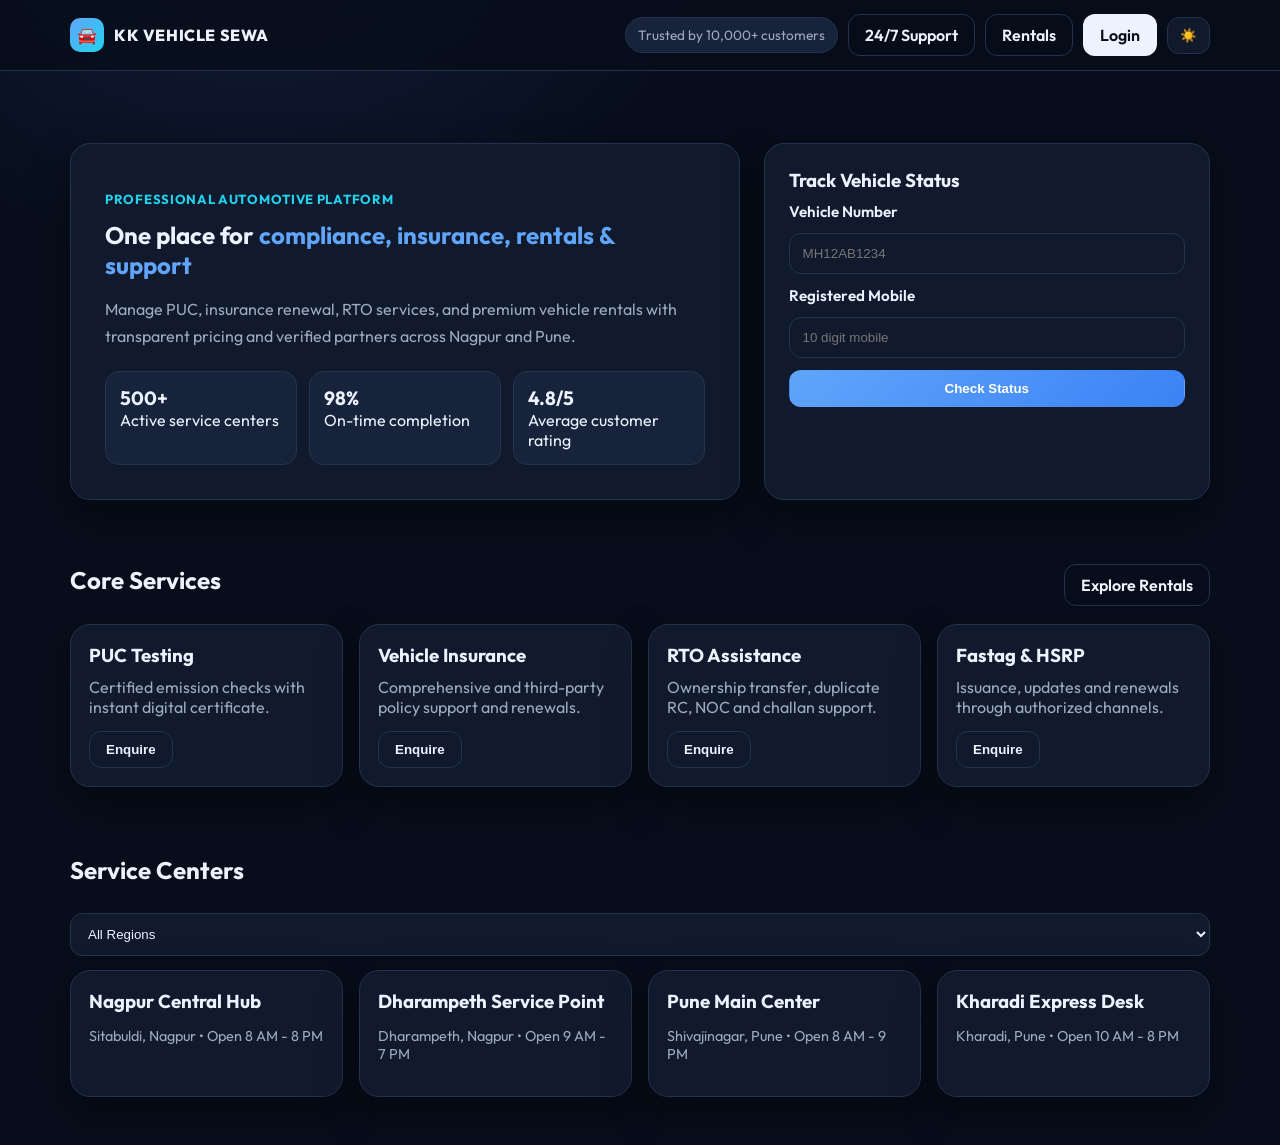
==== commit f3df242a: "Fix admin bookings selector compatibility" ====
--- a/admin.html
+++ b/admin.html
@@ -1,180 +1,61 @@
-<!DOCTYPE html>
-<html lang="en">
-
-<head>
-    <meta charset="UTF-8">
-    <meta name="viewport" content="width=device-width, initial-scale=1">
-    <title>Admin Dashboard - KK Vehicle Sewa</title>
-    <script>
-        (function () {
-            var defaultTheme = 'dark';
-            try {
-                var saved = localStorage.getItem('kk_theme');
-                if (saved) defaultTheme = saved;
-            } catch (e) { }
-            document.documentElement.setAttribute('data-theme', defaultTheme);
-        })();
-    </script>
-    <link rel="preconnect" href="https://fonts.googleapis.com">
-    <link rel="preconnect" href="https://fonts.gstatic.com" crossorigin>
-    <link href="https://fonts.googleapis.com/css2?family=Outfit:wght@300;400;500;600;700;800&display=swap"
-        rel="stylesheet">
-    <link rel="stylesheet" href="styles.css">
-</head>
-
-<body>
-    <div class="admin-layout">
-        <!-- Sidebar -->
-        <aside class="sidebar">
-            <div class="sidebar-logo logo">
-                <span class="logo-icon">🚗</span>
-                <span class="logo-text">KK <b>ADMIN</b></span>
-            </div>
-            <nav class="sidebar-nav">
-                <a href="#" class="sidebar-link active">
-                    <span class="sidebar-icon">📊</span>
-                    <span>Dashboard</span>
-                </a>
-                <a href="#" class="sidebar-link">
-                    <span class="sidebar-icon">🚙</span>
-                    <span>Vehicles</span>
-                </a>
-                <a href="#" class="sidebar-link">
-                    <span class="sidebar-icon">📝</span>
-                    <span>Bookings</span>
-                </a>
-                <a href="#" class="sidebar-link">
-                    <span class="sidebar-icon">👥</span>
-                    <span>Users</span>
-                </a>
-                <a href="#" class="sidebar-link">
-                    <span class="sidebar-icon">🛡️</span>
-                    <span>PUC & Insurance</span>
-                </a>
-                <a href="#" class="sidebar-link">
-                    <span class="sidebar-icon">⚙️</span>
-                    <span>Settings</span>
-                </a>
-                <a href="index.html" class="sidebar-link" style="margin-top: auto;">
-                    <span class="sidebar-icon">⬅️</span>
-                    <span>Back to Site</span>
-                </a>
-            </nav>
-        </aside>
-
-        <!-- Main Content -->
-        <main class="main-content">
-            <!-- Admin Header -->
-            <header class="admin-header">
-                <h1 class="admin-title">Dashboard Overview</h1>
-                <div class="admin-user">
-                    <button class="theme-toggle" onclick="toggleTheme()" aria-label="Toggle Theme">🌙</button>
-                    <div class="admin-avatar">A</div>
-                </div>
-            </header>
-
-            <!-- Admin Body -->
-            <div class="admin-body">
-                <!-- Stats Grid -->
-                <div class="admin-stats-grid">
-                    <div class="stat-card-glass">
-                        <div class="stat-card-title">Total Users</div>
-                        <div class="stat-card-value">12,480</div>
-                        <div class="stat-card-trend trend-up">
-                            <span>↑ 12%</span>
-                            <span style="color:var(--muted)">vs last month</span>
-                        </div>
-                    </div>
-                    <div class="stat-card-glass">
-                        <div class="stat-card-title">Active Rentals</div>
-                        <div class="stat-card-value">84</div>
-                        <div class="stat-card-trend trend-up">
-                            <span>↑ 5%</span>
-                            <span style="color:var(--muted)">vs yesterday</span>
-                        </div>
-                    </div>
-                    <div class="stat-card-glass">
-                        <div class="stat-card-title">Pending PUCs</div>
-                        <div class="stat-card-value">312</div>
-                        <div class="stat-card-trend trend-down">
-                            <span>↓ 2%</span>
-                            <span style="color:var(--muted)">needs attention</span>
-                        </div>
-                    </div>
-                    <div class="stat-card-glass">
-                        <div class="stat-card-title">Revenue</div>
-                        <div class="stat-card-value">₹4.2L</div>
-                        <div class="stat-card-trend trend-up">
-                            <span>↑ 18%</span>
-                            <span style="color:var(--muted)">vs last month</span>
-                        </div>
-                    </div>
-                </div>
-
-                <!-- Recent Bookings Table -->
-                <section class="admin-section">
-                    <div class="admin-section-header">
-                        <h2 class="admin-section-title">Recent Bookings / Requests</h2>
-                        <button class="btn btn-outline">View All</button>
-                    </div>
-                    <div class="data-table-wrapper">
-                        <table class="data-table">
-                            <thead>
-                                <tr>
-                                    <th>ID</th>
-                                    <th>Customer Name</th>
-                                    <th>Service / Vehicle</th>
-                                    <th>Date</th>
-                                    <th>Status</th>
-                                    <th>Action</th>
-                                </tr>
-                            </thead>
-                            <tbody>
-                                <tr>
-                                    <td>#B1001</td>
-                                    <td>Rahul Sharma</td>
-                                    <td>Honda City Rental</td>
-                                    <td>Oct 24, 2026</td>
-                                    <td><span class="status-badge status-active">Confirmed</span></td>
-                                    <td><button class="btn btn-outline"
-                                            style="padding:6px 12px;font-size:12px;">Manage</button></td>
-                                </tr>
-                                <tr>
-                                    <td>#B1002</td>
-                                    <td>Priya Singh</td>
-                                    <td>PUC Renewal</td>
-                                    <td>Oct 24, 2026</td>
-                                    <td><span class="status-badge status-pending">Pending</span></td>
-                                    <td><button class="btn btn-outline"
-                                            style="padding:6px 12px;font-size:12px;">Manage</button></td>
-                                </tr>
-                                <tr>
-                                    <td>#B1003</td>
-                                    <td>Amit Kumar</td>
-                                    <td>Hyundai Creta</td>
-                                    <td>Oct 23, 2026</td>
-                                    <td><span class="status-badge status-active">Active Trip</span></td>
-                                    <td><button class="btn btn-outline"
-                                            style="padding:6px 12px;font-size:12px;">Manage</button></td>
-                                </tr>
-                                <tr>
-                                    <td>#B1004</td>
-                                    <td>Sneha Patil</td>
-                                    <td>Car Insurance Renew</td>
-                                    <td>Oct 22, 2026</td>
-                                    <td><span class="status-badge status-pending">Processing</span></td>
-                                    <td><button class="btn btn-outline"
-                                            style="padding:6px 12px;font-size:12px;">Manage</button></td>
-                                </tr>
-                            </tbody>
-                        </table>
-                    </div>
-                </section>
-            </div>
-        </main>
-    </div>
-
-    <script src="script.js"></script>
-</body>
-
-</html>+<!DOCTYPE html>
+<html lang="en">
+<head>
+  <meta charset="UTF-8" />
+  <meta name="viewport" content="width=device-width, initial-scale=1" />
+  <title>Admin Dashboard | KK Vehicle Sewa</title>
+  <link rel="preconnect" href="https://fonts.googleapis.com">
+  <link rel="preconnect" href="https://fonts.gstatic.com" crossorigin>
+  <link href="https://fonts.googleapis.com/css2?family=Outfit:wght@300;400;500;600;700;800&display=swap" rel="stylesheet">
+  <link rel="stylesheet" href="styles.css" />
+</head>
+<body>
+  <header class="site-header">
+    <div class="container nav-wrap">
+      <a class="logo" href="index.html"><span class="logo-mark">🚘</span>KK VEHICLE SEWA</a>
+      <div class="header-actions">
+        <span class="badge">Administrator</span>
+        <a class="btn btn-outline" href="index.html">Back to Site</a>
+        <a class="btn btn-dark nav-auth-btn" href="#">Logout</a>
+      </div>
+    </div>
+  </header>
+
+  <main class="admin-shell">
+    <aside class="sidebar">
+      <h3>Dashboard</h3>
+      <a href="#" class="nav-link active">Overview</a>
+      <a href="#" class="nav-link">Bookings</a>
+      <a href="#" class="nav-link">Users</a>
+      <a href="#" class="nav-link">Services</a>
+      <a href="#" class="nav-link">Settings</a>
+    </aside>
+
+    <section class="admin-main">
+      <h2>Operations Overview</h2>
+      <p class="helper">Real-time snapshot of platform activity and booking requests.</p>
+      <div class="stats-grid">
+        <article class="panel stat-card"><div class="stat-card-title">Registered Users</div><div class="stat-card-value">0</div></article>
+        <article class="panel stat-card"><div class="stat-card-title">Active Trips</div><div class="stat-card-value">0</div></article>
+        <article class="panel stat-card"><div class="stat-card-title">Pending Requests</div><div class="stat-card-value">0</div></article>
+        <article class="panel stat-card"><div class="stat-card-title">Revenue</div><div class="stat-card-value">₹0</div></article>
+      </div>
+
+      <section class="panel admin-section" style="padding:14px;">
+        <div class="section-title-row"><h3>Recent Bookings / Requests</h3></div>
+        <div class="data-table-wrapper">
+          <table class="data-table">
+            <thead>
+              <tr><th>ID</th><th>Customer Name</th><th>Service / Vehicle</th><th>Date</th><th>Status</th><th>Action</th></tr>
+            </thead>
+            <tbody>
+              <tr><td colspan="6">Loading...</td></tr>
+            </tbody>
+          </table>
+        </div>
+      </section>
+    </section>
+  </main>
+  <script src="script.js"></script>
+</body>
+</html>
--- a/styles.css
+++ b/styles.css
@@ -1,2236 +1,155 @@
-@import url('https://fonts.googleapis.com/css2?family=Outfit:wght@300;400;500;600;700;800&display=swap');
-
 :root {
-  --bg: #050505;
-  --surface: #101010;
-  --surface-hover: #18181b;
-  --surface-glass: rgba(20, 20, 20, 0.6);
-  --border: rgba(255, 255, 255, 0.08);
-  --border-hover: rgba(255, 255, 255, 0.15);
-
-  --text: #f4f4f5;
-  --muted: #a1a1aa;
-
-  --accent: #ff4500;
-  /* Neon Orange/Red */
-  --accent-hover: #ff5722;
-  --accent-glow: rgba(255, 69, 0, 0.4);
-
-  --blue: #3b82f6;
-
-  --dark: #09090b;
-
-  --success: #10b981;
-  --success-bg: rgba(16, 185, 129, 0.1);
-  --whatsapp: #25D366;
-
-  --shadow: 0 10px 40px rgba(0, 0, 0, 0.5);
-  --radius-sm: 12px;
-  --radius: 20px;
-  --radius-lg: 32px;
+  --bg: #f4f7fb;
+  --surface: #ffffff;
+  --surface-2: #eef3ff;
+  --text: #0f172a;
+  --muted: #5b6475;
+  --primary: #2563eb;
+  --primary-strong: #1e40af;
+  --accent: #0ea5e9;
+  --success: #16a34a;
+  --border: #dbe3f0;
+  --shadow: 0 14px 40px rgba(15, 23, 42, 0.08);
 }
 
-[data-theme="light"] {
-  --bg: #f9fafb;
-  --surface: #ffffff;
-  --surface-hover: #f3f4f6;
-  --surface-glass: rgba(255, 255, 255, 0.85);
-  --border: rgba(0, 0, 0, 0.1);
-  --border-hover: rgba(0, 0, 0, 0.15);
-
-  --text: #111827;
-  --muted: #6b7280;
-
-  --accent: #ff4500;
-  --accent-hover: #e03e00;
-  --accent-glow: rgba(255, 69, 0, 0.3);
-
-  --shadow: 0 10px 30px rgba(0, 0, 0, 0.08);
+:root[data-theme="dark"] {
+  --bg: #070d1a;
+  --surface: #111a2c;
+  --surface-2: #17233a;
+  --text: #ecf3ff;
+  --muted: #9fa9c0;
+  --primary: #60a5fa;
+  --primary-strong: #3b82f6;
+  --accent: #22d3ee;
+  --success: #22c55e;
+  --border: #24324d;
+  --shadow: 0 16px 40px rgba(0, 0, 0, 0.35);
 }
 
-[data-theme="light"] body::before {
-  background:
-    radial-gradient(circle at 0% 0%, rgba(255, 69, 0, 0.05) 0, transparent 40%),
-    radial-gradient(circle at 100% 100%, rgba(59, 130, 246, 0.05) 0, transparent 40%);
+* { box-sizing: border-box; }
+body {
+  margin: 0;
+  font-family: 'Outfit', sans-serif;
+  background: radial-gradient(circle at 20% -20%, #4f7cff33, transparent 30%), var(--bg);
+  color: var(--text);
 }
+a { color: inherit; text-decoration: none; }
+.container { width: min(1140px, 92vw); margin: 0 auto; }
 
-[data-theme="light"] .chip-dark {
-  background: #f1f5f9;
-  color: #0f172a;
-  border-color: #e2e8f0;
+.site-header {
+  position: sticky; top: 0; z-index: 20;
+  background: color-mix(in srgb, var(--bg) 86%, transparent);
+  backdrop-filter: blur(10px);
+  border-bottom: 1px solid var(--border);
 }
+.nav-wrap { display: flex; align-items: center; justify-content: space-between; padding: 14px 0; gap: 16px; }
+.logo { font-weight: 800; letter-spacing: .6px; display:flex; align-items:center; gap:10px; }
+.logo-mark { width: 34px; height: 34px; border-radius: 10px; display:grid; place-items:center; background: linear-gradient(135deg, var(--primary), var(--accent)); color:#fff; }
+.header-actions { display:flex; align-items:center; gap:10px; flex-wrap: wrap; justify-content:flex-end; }
 
-[data-theme="light"] .btn-dark {
-  background: var(--dark);
-  color: #fff;
+.badge { padding: 8px 12px; border-radius: 999px; background: var(--surface-2); color: var(--muted); font-size: .85rem; border: 1px solid var(--border); }
+
+.btn {
+  border: 1px solid transparent;
+  background: var(--surface-2);
+  color: var(--text);
+  padding: 10px 16px;
+  border-radius: 12px;
+  font-weight: 600;
+  cursor: pointer;
 }
+.btn:hover { transform: translateY(-1px); }
+.btn-primary { background: linear-gradient(135deg, var(--primary), var(--primary-strong)); color: white; }
+.btn-outline { border-color: var(--border); background: transparent; }
+.btn-dark { background: var(--text); color: var(--bg); }
+.theme-toggle { border:1px solid var(--border); background:var(--surface); border-radius:12px; padding:10px 12px; cursor:pointer; }
 
-[data-theme="light"] .btn-outline:hover {
-  background: var(--surface-hover);
+.hero { padding: 72px 0 44px; }
+.hero-grid { display:grid; grid-template-columns: 1.2fr .8fr; gap: 24px; align-items: stretch; }
+.panel { background: var(--surface); border:1px solid var(--border); border-radius: 20px; box-shadow: var(--shadow); }
+.hero-panel { padding: 34px; }
+.eyebrow { color: var(--accent); font-weight:700; letter-spacing:.7px; text-transform: uppercase; font-size:.82rem; }
+h1,h2,h3 { margin: 0 0 10px; }
+.lead { color: var(--muted); line-height: 1.65; }
+.metric-grid { display:grid; grid-template-columns: repeat(3,minmax(0,1fr)); gap:12px; margin-top: 22px; }
+.metric { background: var(--surface-2); border:1px solid var(--border); border-radius: 14px; padding:14px; }
+.metric strong { display:block; font-size: 1.2rem; }
+.form-card { padding: 24px; }
+.form { display:grid; gap:12px; }
+.form-label { font-weight:600; font-size:.95rem; }
+.input, select {
+  width:100%;
+  padding: 12px 13px;
+  border-radius: 12px;
+  border:1px solid var(--border);
+  background: var(--surface);
   color: var(--text);
 }
 
-[data-theme="light"] .input {
-  background: #f9fafb;
-  color: #111827;
+.section { padding: 20px 0 48px; }
+.section-title-row { display:flex; justify-content:space-between; align-items:center; margin-bottom: 18px; }
+.card-grid { display:grid; gap:16px; }
+.services-grid { grid-template-columns: repeat(auto-fit,minmax(220px,1fr)); }
+.service-card { padding: 18px; }
+.service-card p { color: var(--muted); margin: 8px 0 14px; }
+
+.center-controls { display:flex; gap:10px; align-items:center; margin-bottom:14px; }
+.centers-grid { grid-template-columns: repeat(auto-fit,minmax(250px,1fr)); }
+.center-card { padding: 18px; }
+
+.auth-layout { min-height: calc(100vh - 120px); display:grid; place-items:center; padding: 36px 0; }
+.auth-card { width:min(460px,92vw); padding: 26px; }
+.helper { color:var(--muted); font-size:.9rem; }
+.error-box { display:none; color:#ef4444; background:#ef444422; border:1px solid #ef444455; padding:8px 10px; border-radius:10px; }
+
+.filters { display:grid; grid-template-columns: repeat(5,minmax(0,1fr)); gap:10px; margin: 12px 0 20px; }
+.rental-grid { display:grid; grid-template-columns: repeat(auto-fit,minmax(280px,1fr)); gap:16px; }
+.rental-card { overflow:hidden; }
+.rental-card img { width:100%; height:180px; object-fit:cover; }
+.rental-card-body { padding:14px; }
+.rental-card-title { font-size:1.1rem; margin-bottom:6px; }
+.rental-card-specs, .rental-card-meta, .rental-card-terms { color:var(--muted); margin:.35rem 0; }
+.rental-card-price { font-size:1.4rem; font-weight:700; margin:.4rem 0; }
+.vehicle-pills { display:flex; gap:8px; }
+.vehicle-pill { font-size:.75rem; padding:4px 8px; border-radius:999px; background:var(--surface-2); border:1px solid var(--border); text-transform:capitalize; }
+.rental-card-actions { display:flex; gap:8px; margin-top: 12px; }
+
+.admin-shell { display:grid; grid-template-columns: 240px 1fr; min-height: calc(100vh - 70px); }
+.sidebar { border-right:1px solid var(--border); background: var(--surface); padding:20px; }
+.sidebar .nav-link { display:block; padding:10px 12px; border-radius:10px; color:var(--muted); margin-bottom:6px; }
+.sidebar .nav-link.active, .sidebar .nav-link:hover { background: var(--surface-2); color:var(--text); }
+.admin-main { padding: 24px; }
+.stats-grid { display:grid; grid-template-columns:repeat(4,minmax(0,1fr)); gap:12px; margin-bottom:16px; }
+.stat-card { padding:16px; }
+.stat-card-title { color:var(--muted); }
+.stat-card-value { font-size:1.4rem; font-weight:700; margin-top: 6px; }
+.data-table-wrapper { overflow:auto; }
+.data-table { width:100%; border-collapse: collapse; }
+.data-table th, .data-table td { padding:12px; border-bottom:1px solid var(--border); text-align:left; }
+.status-badge { padding:4px 10px; border-radius:999px; font-size:.78rem; font-weight:600; }
+.status-active { background:#22c55e2a; color:#16a34a; }
+.status-pending { background:#f59e0b2a; color:#d97706; }
+
+.bottom-nav {
+  position: fixed; bottom: 0; left: 0; right: 0; z-index: 30;
+  display:none; justify-content:space-around; padding:10px;
+  border-top:1px solid var(--border); background: var(--surface);
+}
+.nav-item { display:grid; place-items:center; gap:4px; font-size:.75rem; color:var(--muted); }
+.nav-item.active { color:var(--primary); }
+
+@media (max-width: 920px) {
+  .hero-grid { grid-template-columns: 1fr; }
+  .filters { grid-template-columns: repeat(2,minmax(0,1fr)); }
+  .admin-shell { grid-template-columns: 1fr; }
+  .sidebar { display:none; }
+  .stats-grid { grid-template-columns: repeat(2,minmax(0,1fr)); }
 }
 
-[data-theme="light"] .stat-icon,
-[data-theme="light"] .service-icon {
-  background: #f3f4f6;
-  color: var(--accent);
+@media (max-width: 680px) {
+  .header-actions .badge { display:none; }
+  .metric-grid { grid-template-columns:1fr; }
+  .filters { grid-template-columns: 1fr; }
+  .bottom-nav { display:flex; }
+  body { padding-bottom: 72px; }
 }
-
-[data-theme="light"] .stat-value,
-[data-theme="light"] .record-value,
-[data-theme="light"] .card-title,
-[data-theme="light"] .plate,
-[data-theme="light"] .modal-close {
-  color: var(--text);
-}
-
-[data-theme="light"] .record-block {
-  background: #f8fafc;
-}
-
-[data-theme="light"] .card-footer {
-  border-color: rgba(0, 0, 0, 0.1);
-  color: var(--text);
-}
-
-[data-theme="light"] .site-footer {
-  background: #ffffff;
-}
-
-[data-theme="light"] .bottom-nav {
-  background: rgba(255, 255, 255, 0.95);
-  box-shadow: 0 -5px 20px rgba(0, 0, 0, 0.05);
-}
-
-[data-theme="light"] .modal-top {
-  background: #f8fafc;
-}
-
-.theme-toggle {
-  background: transparent;
-  border: 1px solid var(--border);
-  color: var(--text);
-  width: 44px;
-  height: 44px;
-  border-radius: 12px;
-  display: flex;
-  align-items: center;
-  justify-content: center;
-  cursor: pointer;
-  transition: all 0.3s ease;
-  font-size: 20px;
-}
-
-.theme-toggle:hover {
-  background: var(--surface-hover);
-}
-
-* {
-  box-sizing: border-box;
-}
-
-/* ... existing code above ... */
-
-/* Admin Panel Layout */
-.admin-layout {
-  display: flex;
-  min-height: 100vh;
-  background: var(--bg);
-}
-
-.sidebar {
-  width: 280px;
-  background: var(--surface-glass);
-  backdrop-filter: blur(20px);
-  border-right: 1px solid var(--border);
-  display: flex;
-  flex-direction: column;
-  padding: 24px 0;
-  position: fixed;
-  top: 0;
-  bottom: 0;
-  left: 0;
-  z-index: 100;
-}
-
-.sidebar-logo {
-  padding: 0 24px 32px;
-  border-bottom: 1px solid var(--border);
-  margin-bottom: 24px;
-}
-
-.sidebar-nav {
-  flex: 1;
-  display: flex;
-  flex-direction: column;
-  gap: 8px;
-  padding: 0 16px;
-}
-
-.sidebar-link {
-  display: flex;
-  align-items: center;
-  gap: 12px;
-  padding: 12px 16px;
-  border-radius: 12px;
-  color: var(--muted);
-  text-decoration: none;
-  font-weight: 500;
-  transition: all 0.3s ease;
-}
-
-.sidebar-link:hover {
-  background: rgba(255, 255, 255, 0.05);
-  color: var(--text);
-}
-
-.sidebar-link.active {
-  background: var(--accent);
-  color: #fff;
-  box-shadow: 0 4px 15px var(--accent-glow);
-}
-
-.sidebar-icon {
-  font-size: 20px;
-}
-
-.main-content {
-  flex: 1;
-  margin-left: 280px;
-  padding: 0;
-  display: flex;
-  flex-direction: column;
-  min-height: 100vh;
-}
-
-.admin-header {
-  height: 80px;
-  padding: 0 40px;
-  background: var(--surface-glass);
-  backdrop-filter: blur(20px);
-  border-bottom: 1px solid var(--border);
-  display: flex;
-  align-items: center;
-  justify-content: space-between;
-  position: sticky;
-  top: 0;
-  z-index: 90;
-}
-
-.admin-title {
-  font-size: 24px;
-  font-weight: 700;
-  margin: 0;
-}
-
-.admin-user {
-  display: flex;
-  align-items: center;
-  gap: 16px;
-}
-
-.admin-avatar {
-  width: 40px;
-  height: 40px;
-  border-radius: 50%;
-  background: var(--accent);
-  display: flex;
-  align-items: center;
-  justify-content: center;
-  font-weight: 700;
-  color: #fff;
-}
-
-.admin-body {
-  padding: 40px;
-  flex: 1;
-}
-
-.admin-stats-grid {
-  display: grid;
-  grid-template-columns: repeat(4, 1fr);
-  gap: 24px;
-  margin-bottom: 40px;
-}
-
-.stat-card-glass {
-  background: var(--surface-glass);
-  backdrop-filter: blur(20px);
-  border: 1px solid var(--border);
-  border-radius: 20px;
-  padding: 24px;
-  display: flex;
-  flex-direction: column;
-  gap: 12px;
-  box-shadow: var(--shadow);
-}
-
-.stat-card-title {
-  color: var(--muted);
-  font-size: 14px;
-  font-weight: 600;
-  text-transform: uppercase;
-  letter-spacing: 0.5px;
-}
-
-.stat-card-value {
-  font-size: 32px;
-  font-weight: 800;
-  color: var(--text);
-}
-
-.stat-card-trend {
-  display: flex;
-  align-items: center;
-  gap: 8px;
-  font-size: 13px;
-  font-weight: 600;
-}
-
-.trend-up {
-  color: var(--success);
-}
-
-.trend-down {
-  color: #ef4444;
-}
-
-.admin-section {
-  background: var(--surface-glass);
-  backdrop-filter: blur(20px);
-  border: 1px solid var(--border);
-  border-radius: 24px;
-  padding: 32px;
-  box-shadow: var(--shadow);
-  margin-bottom: 40px;
-}
-
-.admin-section-header {
-  display: flex;
-  justify-content: space-between;
-  align-items: center;
-  margin-bottom: 24px;
-}
-
-.admin-section-title {
-  font-size: 20px;
-  font-weight: 700;
-  margin: 0;
-}
-
-.data-table {
-  width: 100%;
-  border-collapse: collapse;
-}
-
-.data-table th,
-.data-table td {
-  padding: 16px;
-  text-align: left;
-  border-bottom: 1px solid var(--border);
-}
-
-.data-table th {
-  color: var(--muted);
-  font-size: 13px;
-  font-weight: 600;
-  text-transform: uppercase;
-  letter-spacing: 0.5px;
-}
-
-.data-table tbody tr:hover {
-  background: rgba(255, 255, 255, 0.02);
-}
-
-.status-badge {
-  display: inline-flex;
-  padding: 6px 12px;
-  border-radius: 999px;
-  font-size: 12px;
-  font-weight: 600;
-}
-
-.status-active {
-  background: rgba(16, 185, 129, 0.15);
-  color: #10b981;
-}
-
-.status-pending {
-  background: rgba(245, 158, 11, 0.15);
-  color: #f59e0b;
-}
-
-@media (max-width: 1024px) {
-  .sidebar {
-    width: 80px;
-  }
-
-  .sidebar-logo .logo-text {
-    display: none;
-  }
-
-  .sidebar-link span:not(.sidebar-icon) {
-    display: none;
-  }
-
-  .main-content {
-    margin-left: 80px;
-  }
-
-  .admin-stats-grid {
-    grid-template-columns: repeat(2, 1fr);
-  }
-}
-
-@media (max-width: 768px) {
-  .admin-layout {
-    flex-direction: column;
-  }
-
-  .sidebar {
-    position: static;
-    width: 100%;
-    height: auto;
-    padding: 16px 0;
-    border-right: none;
-    border-bottom: 1px solid var(--border);
-    flex-direction: row;
-    align-items: center;
-    justify-content: space-between;
-  }
-
-  .sidebar-logo {
-    margin: 0;
-    padding: 0 16px;
-    border: none;
-  }
-
-  .sidebar-logo .logo-text {
-    display: block;
-    font-size: 18px;
-  }
-
-  .sidebar-nav {
-    flex-direction: row;
-    overflow-x: auto;
-    padding: 0 16px;
-    gap: 12px;
-  }
-
-  .sidebar-link {
-    padding: 8px 12px;
-  }
-
-  .sidebar-link span:not(.sidebar-icon) {
-    display: block;
-    font-size: 13px;
-  }
-
-  .main-content {
-    margin-left: 0;
-  }
-
-  .admin-header {
-    padding: 0 20px;
-  }
-
-  .admin-body {
-    padding: 20px;
-  }
-
-  .admin-stats-grid {
-    grid-template-columns: 1fr;
-  }
-
-  .data-table-wrapper {
-    overflow-x: auto;
-  }
-}
-
-html,
-body {
-  height: 100%;
-}
-
-body {
-  margin: 0;
-  font-family: 'Outfit', sans-serif;
-  color: var(--text);
-  background: var(--bg);
-  line-height: 1.5;
-  position: relative;
-  overflow-x: hidden;
-}
-
-body::before {
-  content: "";
-  position: fixed;
-  inset: 0;
-  background:
-    radial-gradient(circle at 0% 0%, rgba(255, 69, 0, 0.08) 0, transparent 40%),
-    radial-gradient(circle at 100% 100%, rgba(59, 130, 246, 0.08) 0, transparent 40%);
-  z-index: -1;
-  pointer-events: none;
-}
-
-h1,
-h2,
-h3,
-h4,
-h5,
-h6 {
-  margin: 0;
-  line-height: 1.2;
-}
-
-.accent {
-  color: var(--accent);
-  text-shadow: 0 0 20px var(--accent-glow);
-}
-
-/* Header */
-.site-header {
-  display: flex;
-  align-items: center;
-  justify-content: space-between;
-  padding: 16px 40px;
-  background: rgba(10, 10, 10, 0.7);
-  backdrop-filter: blur(20px);
-  -webkit-backdrop-filter: blur(20px);
-  position: sticky;
-  top: 0;
-  z-index: 100;
-  border-bottom: 1px solid var(--border);
-  gap: 16px;
-  transition: all 0.3s ease;
-}
-
-.logo {
-  display: flex;
-  align-items: center;
-  gap: 12px;
-  font-weight: 800;
-  font-size: 20px;
-  letter-spacing: 0.02em;
-  text-transform: uppercase;
-}
-
-.logo-icon {
-  display: flex;
-  align-items: center;
-  justify-content: center;
-  width: 44px;
-  height: 44px;
-  border-radius: 14px;
-  background: linear-gradient(135deg, var(--accent), #ff8a00);
-  color: #fff;
-  font-size: 24px;
-  box-shadow: 0 0 20px var(--accent-glow);
-}
-
-.logo-text b {
-  color: var(--accent);
-}
-
-.header-actions {
-  display: flex;
-  align-items: center;
-  gap: 12px;
-  flex-wrap: wrap;
-}
-
-.chip {
-  display: inline-flex;
-  align-items: center;
-  gap: 8px;
-  padding: 8px 16px;
-  border-radius: 999px;
-  font-weight: 600;
-  font-size: 13px;
-  text-decoration: none;
-  background: var(--surface);
-  color: var(--text);
-  border: 1px solid var(--border);
-  transition: all 0.3s ease;
-}
-
-.chip:hover {
-  background: var(--surface-hover);
-  border-color: var(--border-hover);
-}
-
-.chip-success {
-  background: var(--success-bg);
-  color: var(--success);
-  border-color: rgba(16, 185, 129, 0.2);
-}
-
-.pulse {
-  width: 8px;
-  height: 8px;
-  border-radius: 50%;
-  background: var(--success);
-  box-shadow: 0 0 0 rgba(16, 185, 129, 0.7);
-  animation: pulse 2s infinite;
-}
-
-@keyframes pulse {
-  0% {
-    box-shadow: 0 0 0 0 rgba(16, 185, 129, 0.5);
-  }
-
-  70% {
-    box-shadow: 0 0 0 10px rgba(16, 185, 129, 0);
-  }
-
-  100% {
-    box-shadow: 0 0 0 0 rgba(16, 185, 129, 0);
-  }
-}
-
-.chip-dark {
-  background: rgba(255, 255, 255, 0.05);
-  border-color: transparent;
-}
-
-/* Buttons */
-.btn {
-  display: inline-flex;
-  align-items: center;
-  justify-content: center;
-  padding: 14px 24px;
-  border-radius: 14px;
-  font-weight: 700;
-  font-size: 15px;
-  text-decoration: none;
-  cursor: pointer;
-  border: 1px solid transparent;
-  transition: all 0.3s cubic-bezier(0.4, 0, 0.2, 1);
-}
-
-.btn:active {
-  transform: scale(0.97);
-}
-
-.btn-accent,
-.btn-primary {
-  background: linear-gradient(135deg, var(--accent), #ff8a00);
-  color: #fff;
-  box-shadow: 0 8px 20px var(--accent-glow);
-}
-
-.btn-accent:hover,
-.btn-primary:hover {
-  box-shadow: 0 10px 25px var(--accent-glow);
-  transform: translateY(-2px);
-}
-
-.btn-dark {
-  background: var(--surface);
-  color: #fff;
-  border: 1px solid var(--border);
-}
-
-.btn-dark:hover {
-  background: var(--surface-hover);
-  border-color: var(--border-hover);
-  transform: translateY(-2px);
-}
-
-.btn-outline {
-  background: transparent;
-  border: 1px solid var(--border);
-  color: var(--text);
-}
-
-.btn-outline:hover {
-  background: rgba(255, 255, 255, 0.05);
-  border-color: var(--border-hover);
-}
-
-.btn-whatsapp {
-  background: rgba(37, 211, 102, 0.1);
-  color: var(--whatsapp);
-  border: 1px solid rgba(37, 211, 102, 0.2);
-}
-
-.btn-whatsapp:hover {
-  background: rgba(37, 211, 102, 0.2);
-}
-
-/* Forms */
-.form {
-  display: grid;
-  gap: 16px;
-}
-
-.form-label {
-  font-weight: 500;
-  font-size: 14px;
-  color: var(--muted);
-  margin-bottom: -6px;
-}
-
-.input {
-  width: 100%;
-  border: 1px solid var(--border);
-  background: rgba(0, 0, 0, 0.3);
-  border-radius: 14px;
-  padding: 16px;
-  outline: none;
-  font-size: 16px;
-  color: #fff;
-  font-family: inherit;
-  transition: all 0.3s ease;
-}
-
-.input::placeholder {
-  color: #555;
-}
-
-.input:focus {
-  border-color: var(--accent);
-  background: rgba(0, 0, 0, 0.5);
-  box-shadow: 0 0 0 4px var(--accent-glow);
-}
-
-/* Typography & Layout */
-main {
-  padding-bottom: 60px;
-}
-
-.hero {
-  display: grid;
-  grid-template-columns: 1.2fr 1fr;
-  gap: 40px;
-  padding: 60px 40px;
-  max-width: 1400px;
-  margin: 0 auto;
-  position: relative;
-}
-
-.hero-left {
-  display: flex;
-  flex-direction: column;
-  justify-content: center;
-  z-index: 10;
-}
-
-.trust-badge {
-  display: inline-flex;
-  align-items: center;
-  gap: 10px;
-  background: rgba(255, 255, 255, 0.05);
-  padding: 10px 18px;
-  border-radius: 999px;
-  font-weight: 600;
-  font-size: 14px;
-  margin-bottom: 24px;
-  border: 1px solid var(--border);
-  width: fit-content;
-  box-shadow: 0 4px 20px rgba(0, 0, 0, 0.2);
-  backdrop-filter: blur(10px);
-}
-
-.hero-left h1 {
-  font-size: clamp(48px, 5vw, 64px);
-  line-height: 1.1;
-  font-weight: 800;
-  margin: 0 0 20px;
-  letter-spacing: -0.02em;
-}
-
-.hero-left p {
-  color: var(--muted);
-  font-size: 18px;
-  margin: 0 0 40px;
-  max-width: 500px;
-  line-height: 1.6;
-}
-
-.stats {
-  display: flex;
-  gap: 24px;
-}
-
-.stat {
-  display: flex;
-  align-items: center;
-  gap: 16px;
-  background: rgba(255, 255, 255, 0.03);
-  padding: 20px 24px;
-  border-radius: 20px;
-  border: 1px solid var(--border);
-  backdrop-filter: blur(10px);
-}
-
-.stat-icon {
-  font-size: 28px;
-  background: rgba(255, 255, 255, 0.05);
-  width: 50px;
-  height: 50px;
-  display: flex;
-  align-items: center;
-  justify-content: center;
-  border-radius: 14px;
-}
-
-.stat-value {
-  font-weight: 800;
-  font-size: 24px;
-  color: #fff;
-  line-height: 1;
-  margin-bottom: 4px;
-}
-
-.stat-label {
-  color: var(--muted);
-  font-size: 13px;
-  font-weight: 500;
-  text-transform: uppercase;
-  letter-spacing: 0.05em;
-}
-
-.card,
-.hero-right.card {
-  background: var(--surface-glass);
-  border: 1px solid var(--border);
-  border-radius: var(--radius-lg);
-  padding: 40px;
-  box-shadow: 0 20px 40px rgba(0, 0, 0, 0.4);
-  backdrop-filter: blur(20px);
-  -webkit-backdrop-filter: blur(20px);
-  position: relative;
-  z-index: 10;
-}
-
-.card::before {
-  content: "";
-  position: absolute;
-  inset: 0;
-  border-radius: var(--radius-lg);
-  padding: 1px;
-  background: linear-gradient(135deg, rgba(255, 255, 255, 0.1), transparent);
-  -webkit-mask: linear-gradient(#fff 0 0) content-box, linear-gradient(#fff 0 0);
-  mask: linear-gradient(#fff 0 0) content-box, linear-gradient(#fff 0 0);
-  -webkit-mask-composite: xor;
-  mask-composite: exclude;
-  pointer-events: none;
-}
-
-.card-header {
-  display: flex;
-  align-items: center;
-  gap: 16px;
-  margin-bottom: 30px;
-}
-
-.card-title-icon {
-  font-size: 24px;
-  background: rgba(255, 69, 0, 0.1);
-  color: var(--accent);
-  width: 48px;
-  height: 48px;
-  border-radius: 12px;
-  display: flex;
-  align-items: center;
-  justify-content: center;
-}
-
-.card-title {
-  font-size: 24px;
-  font-weight: 800;
-}
-
-.hero-bg {
-  position: absolute;
-  top: 50%;
-  right: 5%;
-  transform: translateY(-50%);
-  width: 600px;
-  height: 600px;
-  background: radial-gradient(circle, var(--accent-glow) 0%, transparent 60%);
-  border-radius: 50%;
-  z-index: 1;
-  filter: blur(60px);
-  animation: float 6s ease-in-out infinite alternate;
-}
-
-@keyframes float {
-  0% {
-    transform: translate(0, -50%) scale(1);
-    opacity: 0.6;
-  }
-
-  100% {
-    transform: translate(20px, -45%) scale(1.1);
-    opacity: 0.8;
-  }
-}
-
-/* Services */
-.services {
-  padding: 40px 40px 80px;
-  max-width: 1400px;
-  margin: 0 auto;
-}
-
-.section-header {
-  display: flex;
-  align-items: flex-end;
-  justify-content: space-between;
-  margin-bottom: 40px;
-}
-
-.section-header h2 {
-  font-size: 36px;
-  font-weight: 800;
-}
-
-.link-action {
-  color: var(--accent);
-  font-weight: 600;
-  text-decoration: none;
-  font-size: 16px;
-  display: flex;
-  align-items: center;
-  gap: 8px;
-  transition: all 0.3s ease;
-}
-
-.link-action::after {
-  content: "→";
-  transition: transform 0.3s ease;
-}
-
-.link-action:hover {
-  text-shadow: 0 0 10px var(--accent-glow);
-}
-
-.link-action:hover::after {
-  transform: translateX(4px);
-}
-
-.services-grid {
-  display: grid;
-  grid-template-columns: repeat(auto-fill, minmax(260px, 1fr));
-  gap: 24px;
-}
-
-.service-card {
-  background: var(--surface);
-  border: 1px solid var(--border);
-  border-radius: var(--radius);
-  padding: 30px;
-  transition: all 0.4s cubic-bezier(0.175, 0.885, 0.32, 1.275);
-  position: relative;
-  overflow: hidden;
-}
-
-.service-card::before {
-  content: "";
-  position: absolute;
-  top: 0;
-  left: 0;
-  right: 0;
-  height: 100%;
-  background: linear-gradient(180deg, rgba(255, 255, 255, 0.03) 0%, transparent 100%);
-  opacity: 0;
-  transition: opacity 0.4s ease;
-}
-
-.service-card:hover {
-  transform: translateY(-8px);
-  border-color: rgba(255, 255, 255, 0.2);
-  box-shadow: 0 20px 40px rgba(0, 0, 0, 0.6), 0 0 20px rgba(255, 255, 255, 0.05);
-}
-
-.service-card:hover::before {
-  opacity: 1;
-}
-
-.service-icon {
-  font-size: 32px;
-  width: 60px;
-  height: 60px;
-  background: rgba(255, 255, 255, 0.03);
-  border-radius: 16px;
-  display: flex;
-  align-items: center;
-  justify-content: center;
-  margin-bottom: 20px;
-  transition: all 0.3s ease;
-  border: 1px solid var(--border);
-}
-
-.service-card:hover .service-icon {
-  background: var(--accent);
-  border-color: var(--accent);
-  box-shadow: 0 0 20px var(--accent-glow);
-  transform: scale(1.1) rotate(5deg);
-}
-
-.service-title {
-  font-size: 20px;
-  font-weight: 700;
-  margin-bottom: 8px;
-}
-
-.service-desc {
-  color: var(--muted);
-  font-size: 14px;
-  margin-bottom: 24px;
-}
-
-.service-card .btn-outline {
-  width: 100%;
-}
-
-/* Vehicle Gallery */
-.vehicle-gallery {
-  padding: 0 40px 80px;
-  max-width: 1400px;
-  margin: 0 auto;
-  display: grid;
-  grid-template-columns: repeat(3, 1fr);
-  gap: 24px;
-}
-
-.vehicle-card {
-  position: relative;
-  border-radius: var(--radius-lg);
-  overflow: hidden;
-  min-height: 400px;
-  border: 1px solid var(--border);
-  box-shadow: var(--shadow);
-}
-
-.vehicle-card img {
-  width: 100%;
-  height: 100%;
-  object-fit: cover;
-  display: block;
-  transition: transform 0.6s cubic-bezier(0.4, 0, 0.2, 1);
-  filter: brightness(0.6) saturate(0.8);
-}
-
-.vehicle-card:hover img {
-  transform: scale(1.1);
-  filter: brightness(0.8) saturate(1);
-}
-
-.vehicle-label {
-  position: absolute;
-  inset: 0;
-  background: linear-gradient(180deg, transparent 40%, rgba(0, 0, 0, 0.9) 100%);
-  display: flex;
-  flex-direction: column;
-  justify-content: flex-end;
-  padding: 30px;
-}
-
-.vehicle-tag {
-  display: inline-flex;
-  padding: 6px 14px;
-  border-radius: 999px;
-  font-size: 12px;
-  font-weight: 700;
-  text-transform: uppercase;
-  letter-spacing: 0.1em;
-  background: var(--accent);
-  color: #fff;
-  width: fit-content;
-  margin-bottom: 12px;
-  box-shadow: 0 4px 15px var(--accent-glow);
-}
-
-.vehicle-label h3 {
-  font-size: 24px;
-  font-weight: 800;
-  margin-bottom: 8px;
-}
-
-.vehicle-label p {
-  color: #d1d5db;
-  font-size: 14px;
-}
-
-/* Centers */
-.centers {
-  padding: 0 40px 80px;
-  max-width: 1400px;
-  margin: 0 auto;
-}
-
-.centers-header {
-  display: flex;
-  align-items: flex-end;
-  justify-content: space-between;
-  margin-bottom: 40px;
-}
-
-.subtitle {
-  color: var(--muted);
-  font-size: 16px;
-  margin-top: 8px;
-}
-
-.filter {
-  display: flex;
-  align-items: center;
-  gap: 16px;
-}
-
-.filter label {
-  font-weight: 600;
-  color: var(--muted);
-}
-
-.filter .input {
-  width: 200px;
-  padding: 12px 16px;
-}
-
-.centers-row {
-  display: grid;
-  grid-template-columns: repeat(auto-fill, minmax(300px, 1fr));
-  gap: 24px;
-}
-
-.center-card {
-  background: var(--surface);
-  border: 1px solid var(--border);
-  border-radius: var(--radius);
-  padding: 30px;
-  transition: all 0.3s ease;
-}
-
-.center-card:hover {
-  transform: translateY(-5px);
-  border-color: rgba(255, 255, 255, 0.2);
-  box-shadow: 0 20px 40px rgba(0, 0, 0, 0.4);
-}
-
-.center-city {
-  color: var(--accent);
-  font-size: 12px;
-  font-weight: 800;
-  text-transform: uppercase;
-  letter-spacing: 0.1em;
-  margin-bottom: 12px;
-}
-
-.center-title {
-  font-size: 20px;
-  font-weight: 700;
-  margin-bottom: 8px;
-}
-
-.center-sub {
-  color: var(--muted);
-  font-size: 14px;
-  margin-bottom: 20px;
-}
-
-.badge {
-  display: inline-flex;
-  padding: 6px 12px;
-  border-radius: 999px;
-  font-size: 12px;
-  font-weight: 600;
-}
-
-.badge-success {
-  background: rgba(16, 185, 129, 0.1);
-  color: var(--success);
-  border: 1px solid rgba(16, 185, 129, 0.2);
-}
-
-.center-actions {
-  display: flex;
-  gap: 12px;
-  margin-top: 24px;
-}
-
-.center-actions .btn {
-  flex: 1;
-  padding: 10px 16px;
-}
-
-/* CTA Section */
-.cta {
-  display: grid;
-  grid-template-columns: 1fr 1fr;
-  gap: 30px;
-  padding: 0 40px 80px;
-  max-width: 1400px;
-  margin: 0 auto;
-}
-
-.cta-left,
-.cta-right {
-  border-radius: var(--radius-lg);
-  padding: 50px;
-  position: relative;
-  overflow: hidden;
-  border: 1px solid var(--border);
-}
-
-.cta-left {
-  background: linear-gradient(135deg, rgba(17, 24, 39, 0.8), rgba(0, 0, 0, 0.8));
-}
-
-.cta-left::before {
-  content: "";
-  position: absolute;
-  top: 0;
-  right: 0;
-  width: 300px;
-  height: 300px;
-  background: radial-gradient(circle, var(--accent-glow) 0%, transparent 70%);
-  border-radius: 50%;
-  filter: blur(40px);
-  z-index: 0;
-}
-
-.cta-right {
-  background: linear-gradient(135deg, rgba(30, 58, 138, 0.2), rgba(0, 0, 0, 0.8));
-}
-
-.cta-right::before {
-  content: "";
-  position: absolute;
-  bottom: 0;
-  left: 0;
-  width: 300px;
-  height: 300px;
-  background: radial-gradient(circle, rgba(59, 130, 246, 0.3) 0%, transparent 70%);
-  border-radius: 50%;
-  filter: blur(40px);
-  z-index: 0;
-}
-
-.cta-title,
-.cta-desc,
-.cta-left .btn,
-.cta-right .btn {
-  position: relative;
-  z-index: 10;
-}
-
-.cta-title {
-  font-size: 32px;
-  font-weight: 800;
-  margin-bottom: 16px;
-}
-
-.cta-desc {
-  color: var(--muted);
-  font-size: 16px;
-  margin-bottom: 30px;
-  max-width: 400px;
-}
-
-/* Footer */
-.site-footer {
-  background: #000;
-  border-top: 1px solid var(--border);
-  padding: 60px 40px 40px;
-  display: grid;
-  grid-template-columns: 2fr 1fr 1fr;
-  gap: 40px;
-}
-
-.footer-desc {
-  color: var(--muted);
-  margin-top: 16px;
-  max-width: 400px;
-  font-size: 14px;
-}
-
-.footer-links {
-  display: flex;
-  flex-direction: column;
-  gap: 12px;
-}
-
-.footer-links a {
-  color: var(--muted);
-  text-decoration: none;
-  font-weight: 500;
-  transition: color 0.3s ease;
-  width: fit-content;
-}
-
-.footer-links a:hover {
-  color: #fff;
-}
-
-.footer-right {
-  text-align: right;
-  display: flex;
-  flex-direction: column;
-  justify-content: space-between;
-  align-items: flex-end;
-}
-
-.copyright {
-  color: var(--muted);
-  font-size: 14px;
-}
-
-.system-status {
-  display: inline-flex;
-  align-items: center;
-  gap: 8px;
-  color: var(--success);
-  font-weight: 600;
-  font-size: 14px;
-  background: rgba(16, 185, 129, 0.1);
-  padding: 8px 16px;
-  border-radius: 999px;
-  border: 1px solid rgba(16, 185, 129, 0.2);
-}
-
-.dot {
-  width: 8px;
-  height: 8px;
-  background: var(--success);
-  border-radius: 50%;
-  box-shadow: 0 0 10px var(--success);
-}
-
-/* Modal updates for dark mode */
-.modal {
-  position: fixed;
-  inset: 0;
-  background: rgba(0, 0, 0, 0.8);
-  backdrop-filter: blur(10px);
-  -webkit-backdrop-filter: blur(10px);
-  display: none;
-  align-items: center;
-  justify-content: center;
-  padding: 20px;
-  z-index: 1000;
-  opacity: 0;
-  transition: opacity 0.3s ease;
-}
-
-.modal.open {
-  display: flex;
-  opacity: 1;
-}
-
-.modal-content {
-  background: var(--surface);
-  border: 1px solid var(--border);
-  border-radius: var(--radius-lg);
-  width: 100%;
-  max-width: 1000px;
-  box-shadow: 0 30px 60px rgba(0, 0, 0, 0.6);
-  overflow: hidden;
-  transform: translateY(20px) scale(0.98);
-  transition: transform 0.3s cubic-bezier(0.175, 0.885, 0.32, 1.275);
-}
-
-.modal.open .modal-content {
-  transform: translateY(0) scale(1);
-}
-
-.modal-top {
-  display: flex;
-  align-items: center;
-  justify-content: space-between;
-  padding: 24px 30px;
-  background: rgba(0, 0, 0, 0.4);
-  border-bottom: 1px solid var(--border);
-}
-
-.modal-top>div {
-  display: flex;
-  align-items: center;
-  gap: 16px;
-}
-
-.plate {
-  font-size: 28px;
-  font-weight: 800;
-  letter-spacing: 0.1em;
-  color: #fff;
-}
-
-.status-badge {
-  background: rgba(16, 185, 129, 0.15);
-  color: var(--success);
-  padding: 6px 14px;
-  border-radius: 999px;
-  font-weight: 700;
-  font-size: 14px;
-  border: 1px solid rgba(16, 185, 129, 0.3);
-}
-
-.modal-close {
-  background: rgba(255, 255, 255, 0.05);
-  border: none;
-  color: #fff;
-  font-size: 20px;
-  width: 40px;
-  height: 40px;
-  border-radius: 50%;
-  cursor: pointer;
-  display: flex;
-  align-items: center;
-  justify-content: center;
-  transition: all 0.3s ease;
-}
-
-.modal-close:hover {
-  background: rgba(255, 255, 255, 0.1);
-  transform: rotate(90deg);
-}
-
-.record-grid {
-  display: grid;
-  grid-template-columns: repeat(3, 1fr);
-  gap: 20px;
-  padding: 30px;
-}
-
-.record-block {
-  background: rgba(0, 0, 0, 0.3);
-  border-radius: 16px;
-  padding: 20px;
-  border: 1px solid var(--border);
-}
-
-.record-title {
-  color: var(--muted);
-  font-size: 13px;
-  text-transform: uppercase;
-  letter-spacing: 0.05em;
-  font-weight: 600;
-}
-
-.record-value {
-  font-size: 18px;
-  font-weight: 700;
-  margin-top: 8px;
-  color: #fff;
-}
-
-.record-actions {
-  display: grid;
-  grid-template-columns: repeat(3, 1fr);
-  gap: 24px;
-  padding: 0 30px 30px;
-}
-
-.record-card {
-  border-radius: 20px;
-  padding: 24px;
-  border: 1px solid var(--border);
-  position: relative;
-  overflow: hidden;
-}
-
-.record-card.green {
-  background: linear-gradient(135deg, rgba(16, 185, 129, 0.05), transparent);
-  border-color: rgba(16, 185, 129, 0.2);
-}
-
-.record-card.amber {
-  background: linear-gradient(135deg, rgba(245, 158, 11, 0.05), transparent);
-  border-color: rgba(245, 158, 11, 0.2);
-}
-
-.record-card.light {
-  background: rgba(0, 0, 0, 0.2);
-}
-
-.card-title {
-  font-size: 18px;
-  font-weight: 800;
-  margin-bottom: 12px;
-  color: #fff;
-}
-
-.card-sub {
-  color: var(--muted);
-  font-size: 14px;
-  margin-bottom: 4px;
-}
-
-.card-badge {
-  display: inline-block;
-  margin-top: 16px;
-  background: rgba(16, 185, 129, 0.15);
-  color: var(--success);
-  padding: 6px 12px;
-  border-radius: 999px;
-  font-weight: 700;
-  font-size: 12px;
-}
-
-.card-footer {
-  margin-top: 16px;
-  padding-top: 16px;
-  border-top: 1px solid rgba(255, 255, 255, 0.05);
-  font-weight: 600;
-  color: #fff;
-}
-
-.card-note {
-  font-size: 13px;
-  color: #ef4444;
-  background: rgba(239, 68, 68, 0.1);
-  padding: 12px;
-  border-radius: 12px;
-  margin: 16px 0;
-  border: 1px solid rgba(239, 68, 68, 0.2);
-}
-
-.full {
-  width: 100%;
-}
-
-/* Responsive Updates */
-@media (max-width: 1200px) {
-
-  .hero,
-  .services,
-  .vehicle-gallery,
-  .centers,
-  .cta {
-    padding: 40px;
-  }
-}
-
-@media (max-width: 900px) {
-  .hero {
-    grid-template-columns: 1fr;
-    text-align: center;
-  }
-
-  .hero-left p {
-    margin-left: auto;
-    margin-right: auto;
-  }
-
-  .trust-badge {
-    margin-left: auto;
-    margin-right: auto;
-  }
-
-  .stats {
-    justify-content: center;
-    flex-wrap: wrap;
-  }
-
-  .hero-bg {
-    right: 50%;
-    transform: translate(50%, -50%);
-  }
-
-  .vehicle-gallery {
-    grid-template-columns: repeat(2, 1fr);
-  }
-
-  .cta {
-    grid-template-columns: 1fr;
-  }
-
-  .record-grid,
-  .record-actions {
-    grid-template-columns: repeat(2, 1fr);
-  }
-
-  .site-footer {
-    grid-template-columns: 1fr;
-    text-align: center;
-  }
-
-  .header-actions {
-    justify-content: center;
-  }
-
-  .footer-links,
-  .footer-right {
-    align-items: center;
-  }
-}
-
-@media (max-width: 640px) {
-
-  .hero,
-  .services,
-  .vehicle-gallery,
-  .centers,
-  .cta,
-  .site-footer {
-    padding: 30px 20px;
-  }
-
-  .hero-left h1 {
-    font-size: 40px;
-  }
-
-  .vehicle-gallery {
-    grid-template-columns: 1fr;
-  }
-
-  .record-grid,
-  .record-actions {
-    grid-template-columns: 1fr;
-  }
-
-  .centers-header {
-    flex-direction: column;
-    align-items: flex-start;
-    gap: 20px;
-  }
-
-  .filter {
-    width: 100%;
-    flex-direction: column;
-    align-items: flex-start;
-  }
-
-  .filter .input {
-    width: 100%;
-  }
-
-  /* Mobile App Navbar overrides */
-  .header-actions {
-    display: none;
-    /* Hide top nav links on mobile */
-  }
-
-  .site-header {
-    padding: 12px 20px;
-    justify-content: center;
-    /* Center logo on mobile */
-  }
-
-  .logo {
-    justify-content: center;
-    width: 100%;
-  }
-
-  /* Make containers edge-to-edge or use smaller radius */
-  .hero,
-  .services,
-  .vehicle-gallery,
-  .centers,
-  .cta,
-  .site-footer {
-    padding: 24px 16px;
-  }
-
-  .card,
-  .hero-right.card,
-  .service-card,
-  .center-card,
-  .cta-left,
-  .cta-right {
-    border-radius: 24px;
-    padding: 24px;
-  }
-
-  .hero-left h1 {
-    font-size: 36px;
-  }
-
-  /* Remove large floaty background on mobile so it doesn't cause overflow */
-  .hero-bg {
-    display: none;
-  }
-}
-
-/* Bottom Nav (App-like Navigation) */
-.bottom-nav {
-  display: none;
-  position: fixed;
-  bottom: 0;
-  left: 0;
-  right: 0;
-  background: rgba(10, 10, 10, 0.85);
-  backdrop-filter: blur(20px);
-  -webkit-backdrop-filter: blur(20px);
-  border-top: 1px solid var(--border);
-  z-index: 1000;
-  padding: 12px 20px;
-  padding-bottom: calc(12px + env(safe-area-inset-bottom));
-  justify-content: space-around;
-  align-items: center;
-  box-shadow: 0 -10px 40px rgba(0, 0, 0, 0.5);
-}
-
-.nav-item {
-  display: flex;
-  flex-direction: column;
-  align-items: center;
-  gap: 4px;
-  color: var(--muted);
-  text-decoration: none;
-  font-size: 11px;
-  font-weight: 500;
-  transition: all 0.3s ease;
-}
-
-.nav-item .nav-icon {
-  font-size: 20px;
-  transition: all 0.3s ease;
-}
-
-.nav-item.active {
-  color: var(--accent);
-}
-
-.nav-item.active .nav-icon {
-  text-shadow: 0 0 10px var(--accent-glow);
-  transform: translateY(-2px);
-}
-
-@media (max-width: 768px) {
-  .bottom-nav {
-    display: flex;
-  }
-
-  body,
-  main {
-    padding-bottom: 80px !important;
-    /* space for bottom nav */
-  }
-}
-/* ---- Rental Vehicles Styles ---- */
-
-    
-
-    
-
-    .skip-link {
-      position: absolute;
-      left: 50%;
-      top: -40px;
-      transform: translateX(-50%);
-      padding: 10px 16px;
-      background: var(--accent);
-      color: var(--text);
-      border-radius: 99px;
-      font-weight: 600;
-      text-decoration: none;
-      z-index: 40;
-      transition: top 0.2s;
-    }
-
-    .skip-link:focus {
-      top: 16px;
-    }
-
-    .rental-main {
-      max-width: 1400px;
-      margin: 0 auto;
-      padding: 20px 40px 60px;
-    }
-
-    .rental-hero {
-      margin-top: 24px;
-      padding: 50px;
-      border-radius: 32px;
-      background: var(--surface-glass);
-      color: var(--text);
-      box-shadow: var(--shadow);
-      border: 1px solid var(--border);
-      display: grid;
-      grid-template-columns: 1.5fr 1fr;
-      gap: 40px;
-      position: relative;
-      overflow: hidden;
-      backdrop-filter: blur(20px);
-    }
-
-    .rental-hero::before {
-      content: '';
-      position: absolute;
-      inset: 0;
-      background: radial-gradient(circle at top left, rgba(255, 69, 0, 0.15) 0, transparent 60%);
-      pointer-events: none;
-    }
-
-    .hero-eyebrow {
-      display: inline-flex;
-      align-items: center;
-      gap: 8px;
-      padding: 8px 16px;
-      border-radius: 999px;
-      background: var(--surface-hover);
-      border: 1px solid var(--border);
-      color: var(--text);
-      font-size: 13px;
-      font-weight: 600;
-      text-transform: uppercase;
-      margin-bottom: 20px;
-    }
-
-    .hero-eyebrow-dot {
-      width: 8px;
-      height: 8px;
-      border-radius: 50%;
-      background: var(--success);
-      box-shadow: 0 0 10px var(--success);
-    }
-
-    .rental-hero-heading {
-      font-size: 48px;
-      line-height: 1.1;
-      font-weight: 800;
-      margin: 0 0 16px;
-    }
-
-    .rental-hero-subtitle {
-      color: var(--muted);
-      font-size: 18px;
-      margin: 0 0 30px;
-      max-width: 500px;
-    }
-
-    .hero-ctas {
-      display: flex;
-      gap: 16px;
-      margin-bottom: 30px;
-      align-items: center;
-    }
-
-    .hero-ctas-note {
-      display: inline-flex;
-      align-items: center;
-      gap: 8px;
-      font-size: 13px;
-      color: var(--muted);
-    }
-
-    .hero-ctas-note span:first-child {
-      width: 20px;
-      height: 20px;
-      border-radius: 50%;
-      background: var(--border);
-      color: var(--text);
-      display: flex;
-      align-items: center;
-      justify-content: center;
-      font-size: 12px;
-      font-weight: 700;
-    }
-
-    .hero-metrics {
-      display: flex;
-      gap: 20px;
-      margin: 0;
-      padding: 0;
-    }
-
-    .hero-metric {
-      padding: 16px 20px;
-      border-radius: 20px;
-      background: var(--surface);
-      border: 1px solid var(--border);
-      min-width: 140px;
-    }
-
-    .hero-metric dt {
-      font-size: 24px;
-      font-weight: 800;
-      margin: 0 0 4px;
-      color: var(--accent);
-    }
-
-    .hero-metric dd {
-      font-size: 13px;
-      color: var(--muted);
-      margin: 0;
-    }
-
-    .rental-hero-aside {
-      display: grid;
-      align-content: space-between;
-      gap: 20px;
-    }
-
-    .hero-aside-card {
-      border-radius: 24px;
-      background: var(--surface);
-      padding: 20px;
-      border: 1px solid var(--border);
-      display: grid;
-      grid-template-columns: 1fr 1.2fr;
-      gap: 20px;
-      align-items: center;
-    }
-
-    .hero-aside-copy-vehicle {
-      font-weight: 700;
-      font-size: 16px;
-      margin-bottom: 6px;
-    }
-
-    .hero-aside-copy-price {
-      font-weight: 800;
-      color: var(--accent);
-      font-size: 18px;
-      margin-bottom: 6px;
-    }
-
-    .hero-aside-copy-meta {
-      font-size: 12px;
-      color: var(--muted);
-    }
-
-    .hero-aside-visual {
-      position: relative;
-      border-radius: 16px;
-      overflow: hidden;
-      height: 130px;
-    }
-
-    .hero-aside-visual img {
-      width: 100%;
-      height: 100%;
-      object-fit: cover;
-    }
-
-    .hero-quality-badge {
-      padding: 12px 20px;
-      border-radius: 999px;
-      background: var(--surface);
-      border: 1px solid var(--border);
-      color: var(--text);
-      font-size: 13px;
-      font-weight: 600;
-      display: inline-flex;
-      align-items: center;
-      gap: 10px;
-      justify-self: end;
-    }
-
-    .rental-filters {
-      margin-top: 30px;
-      padding: 24px;
-      border-radius: 24px;
-      background: var(--surface-glass);
-      border: 1px solid var(--border);
-      backdrop-filter: blur(20px);
-      display: grid;
-      grid-template-columns: repeat(6, 1fr);
-      gap: 20px;
-      align-items: end;
-    }
-
-    .filter-group {
-      display: flex;
-      flex-direction: column;
-      gap: 8px;
-    }
-
-    .filter-group label {
-      font-weight: 600;
-      font-size: 13px;
-      color: var(--muted);
-    }
-
-    .select,
-    .input {
-      width: 100%;
-      border-radius: 14px;
-      border: 1px solid var(--border);
-      background: var(--surface);
-      padding: 12px 14px;
-      color: var(--text);
-      font-size: 14px;
-      outline: none;
-    }
-
-    .select:focus,
-    .input:focus {
-      border-color: var(--accent);
-      box-shadow: 0 0 0 3px var(--accent-glow);
-    }
-
-    .filters-meta {
-      grid-column: span 2;
-      font-size: 13px;
-      color: var(--muted);
-    }
-
-    .filters-meta strong {
-      color: var(--accent);
-    }
-
-    .rental-grid {
-      margin-top: 40px;
-    }
-
-    .fleet-header {
-      display: flex;
-      align-items: flex-end;
-      justify-content: space-between;
-      margin-bottom: 30px;
-    }
-
-    .fleet-title {
-      font-size: 32px;
-      font-weight: 800;
-      margin: 0 0 8px;
-    }
-
-    .fleet-subtitle {
-      font-size: 15px;
-      color: var(--muted);
-      margin: 0;
-    }
-
-    .fleet-badges {
-      display: inline-flex;
-      gap: 10px;
-    }
-
-    .fleet-badge {
-      padding: 8px 14px;
-      border-radius: 999px;
-      background: var(--surface-hover);
-      border: 1px solid var(--border);
-      color: var(--text);
-      font-weight: 600;
-      font-size: 12px;
-      text-transform: uppercase;
-      letter-spacing: 0.05em;
-    }
-
-    #vehicleCards {
-      display: grid;
-      grid-template-columns: repeat(auto-fill, minmax(300px, 1fr));
-      gap: 24px;
-    }
-
-    .rental-card {
-      background: var(--surface-glass);
-      border-radius: 24px;
-      box-shadow: var(--shadow);
-      border: 1px solid var(--border);
-      overflow: hidden;
-      display: flex;
-      flex-direction: column;
-      transition: all 0.3s ease;
-    }
-
-    .rental-card:hover {
-      transform: translateY(-6px);
-      border-color: var(--border-hover);
-    }
-
-    .rental-card img {
-      width: 100%;
-      height: 220px;
-      object-fit: cover;
-      filter: brightness(0.8);
-      transition: all 0.4s ease;
-    }
-
-    .rental-card:hover img {
-      filter: brightness(1);
-      transform: scale(1.03);
-    }
-
-    .rental-card-body {
-      padding: 24px;
-      display: flex;
-      flex-direction: column;
-      gap: 12px;
-      flex: 1;
-      z-index: 10;
-      background: var(--surface-glass);
-    }
-
-    .rental-card-header {
-      display: flex;
-      justify-content: space-between;
-      align-items: center;
-    }
-
-    .rental-card-title {
-      font-weight: 800;
-      font-size: 20px;
-      margin: 0;
-      color: var(--text);
-    }
-
-    .vehicle-pills {
-      display: inline-flex;
-      gap: 8px;
-    }
-
-    .vehicle-pill {
-      padding: 6px 10px;
-      border-radius: 999px;
-      background: var(--border);
-      color: var(--text);
-      font-size: 11px;
-      font-weight: 700;
-      text-transform: uppercase;
-    }
-
-    .vehicle-pill.secondary {
-      background: rgba(59, 130, 246, 0.15);
-      color: #60a5fa;
-    }
-
-    .rental-card-specs {
-      color: var(--muted);
-      font-size: 14px;
-      margin: 0;
-    }
-
-    .rental-card-price-row {
-      display: flex;
-      justify-content: space-between;
-      align-items: baseline;
-      margin-top: 8px;
-    }
-
-    .rental-card-price {
-      font-weight: 800;
-      font-size: 24px;
-      color: var(--accent);
-      margin: 0;
-    }
-
-    .rental-card-price span {
-      font-size: 14px;
-      color: var(--muted);
-    }
-
-    .rental-card-meta,
-    .rental-card-terms {
-      font-size: 13px;
-      color: var(--muted);
-      margin: 0;
-    }
-
-    .rental-card-actions {
-      display: flex;
-      gap: 12px;
-      margin-top: auto;
-      padding-top: 16px;
-    }
-
-    .rental-card-actions .btn {
-      flex: 1;
-      padding: 12px;
-    }
-
-    .loading,
-    .error,
-    .empty {
-      text-align: center;
-      padding: 60px 20px;
-      color: var(--muted);
-      font-size: 15px;
-      background: var(--surface-glass);
-      border-radius: 24px;
-      border: 1px solid var(--border);
-    }
-
-    .error {
-      color: #ef4444;
-    }
-
-    .loading-spinner {
-      width: 40px;
-      height: 40px;
-      border-radius: 50%;
-      border: 3px solid var(--border);
-      border-top-color: var(--accent);
-      margin: 0 auto 16px;
-      animation: spin 1s linear infinite;
-    }
-
-    @keyframes spin {
-      to {
-        transform: rotate(360deg);
-      }
-    }
-
-    @media (max-width: 1024px) {
-      .rental-hero {
-        grid-template-columns: 1fr;
-      }
-
-      .rental-filters {
-        grid-template-columns: repeat(3, 1fr);
-      }
-    }
-
-    @media (max-width: 768px) {
-      .rental-main {
-        padding: 20px;
-      }
-
-      .rental-hero {
-        padding: 30px;
-      }
-
-      .rental-hero-heading {
-        font-size: 36px;
-      }
-
-      .hero-ctas {
-        flex-direction: column;
-        align-items: stretch;
-      }
-
-      .hero-metrics {
-        flex-wrap: wrap;
-      }
-
-      .rental-filters {
-        grid-template-columns: repeat(2, 1fr);
-        padding: 20px;
-      }
-
-      .filters-meta {
-        grid-column: span 2;
-      }
-
-      .fleet-header {
-        flex-direction: column;
-        align-items: flex-start;
-        gap: 16px;
-      }
-    }
-
-    @media (max-width: 480px) {
-      .rental-filters {
-        grid-template-columns: 1fr;
-      }
-
-      .filters-meta {
-        grid-column: auto;
-      }
-
-      .hero-aside-card {
-        grid-template-columns: 1fr;
-      }
-    }
-  
-/* Rental specific light theme overrides */
-[data-theme="light"] .rental-card img { filter: brightness(1); }
-[data-theme="light"] .rental-card-title { color: var(--text); }
-[data-theme="light"] .vehicle-pill { color: var(--text); border: 1px solid var(--border); }
-[data-theme="light"] .hero-eyebrow, [data-theme="light"] .hero-quality-badge { color: var(--text); }
-[data-theme="light"] .rental-hero-heading { color: var(--text); }
-[data-theme="light"] .hero-aside-card { color: var(--text); }
-[data-theme="light"] .hero-aside-copy-vehicle { color: var(--text); }
